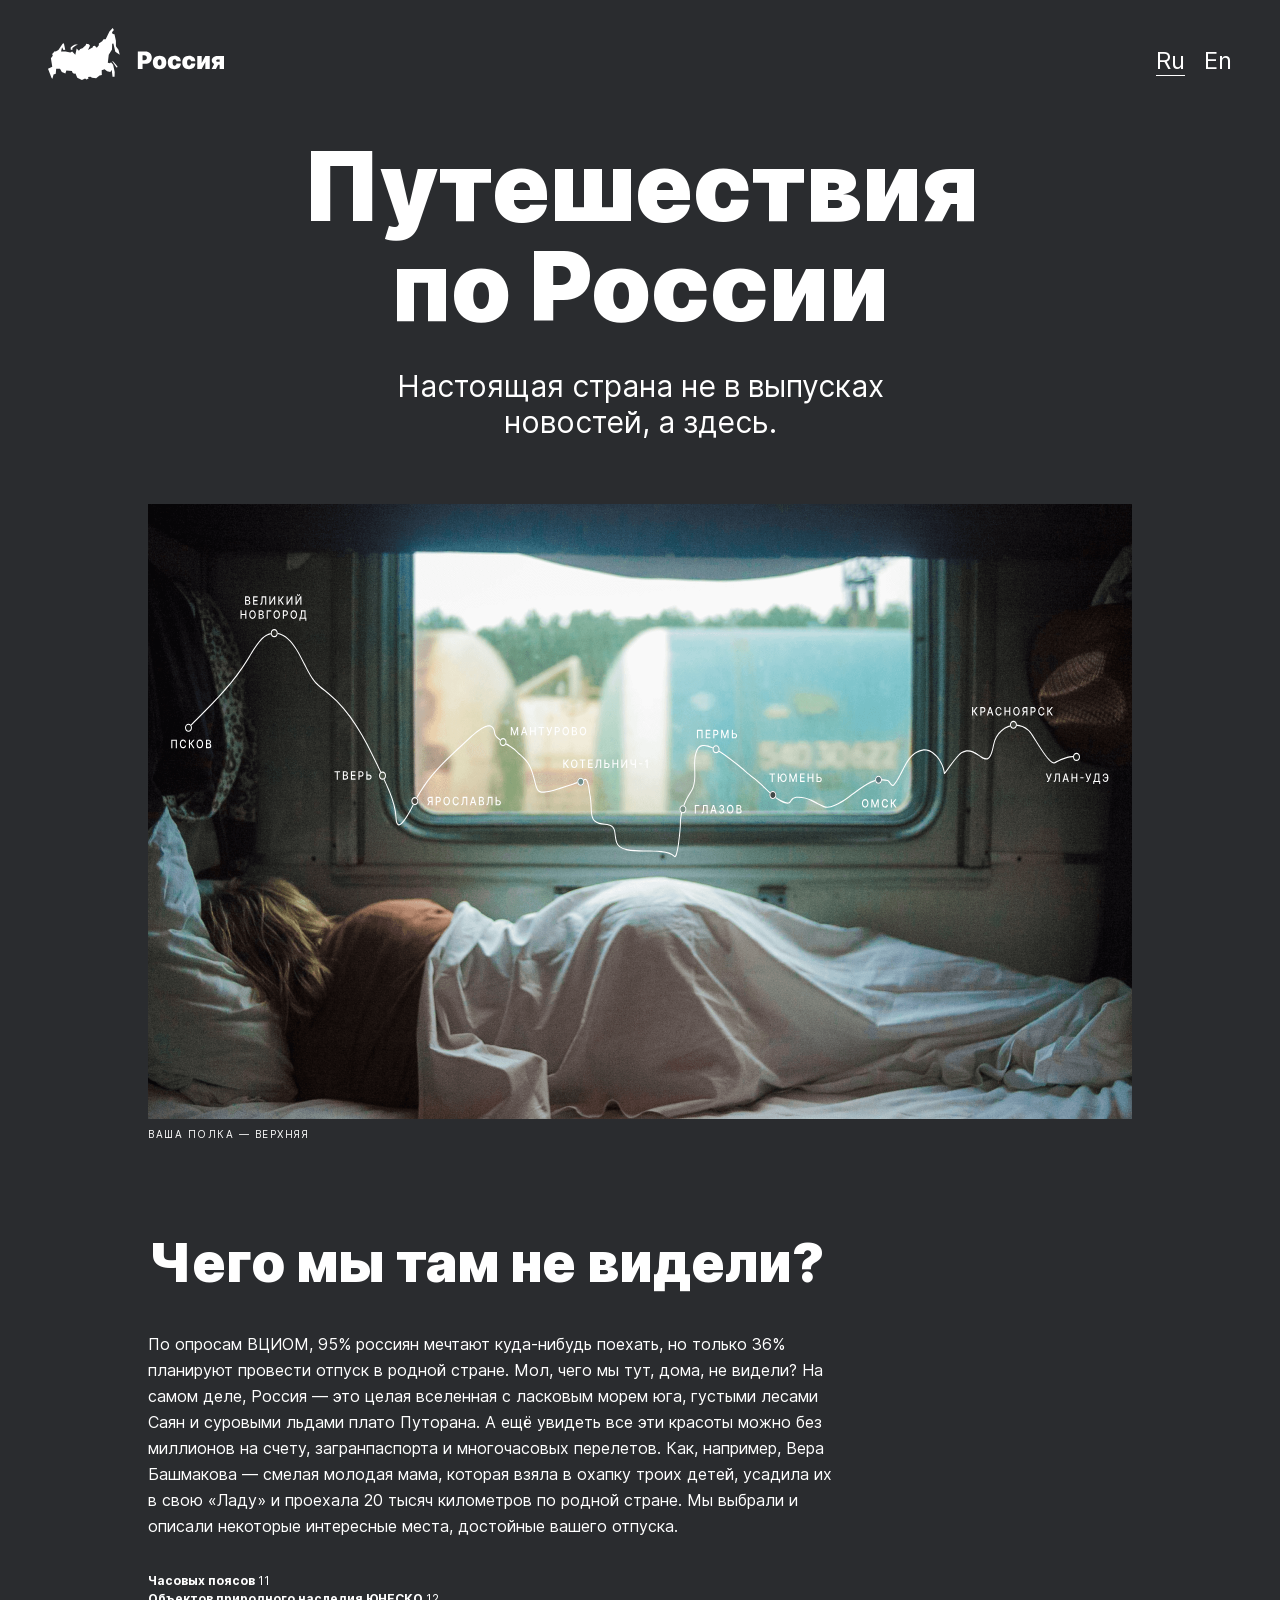
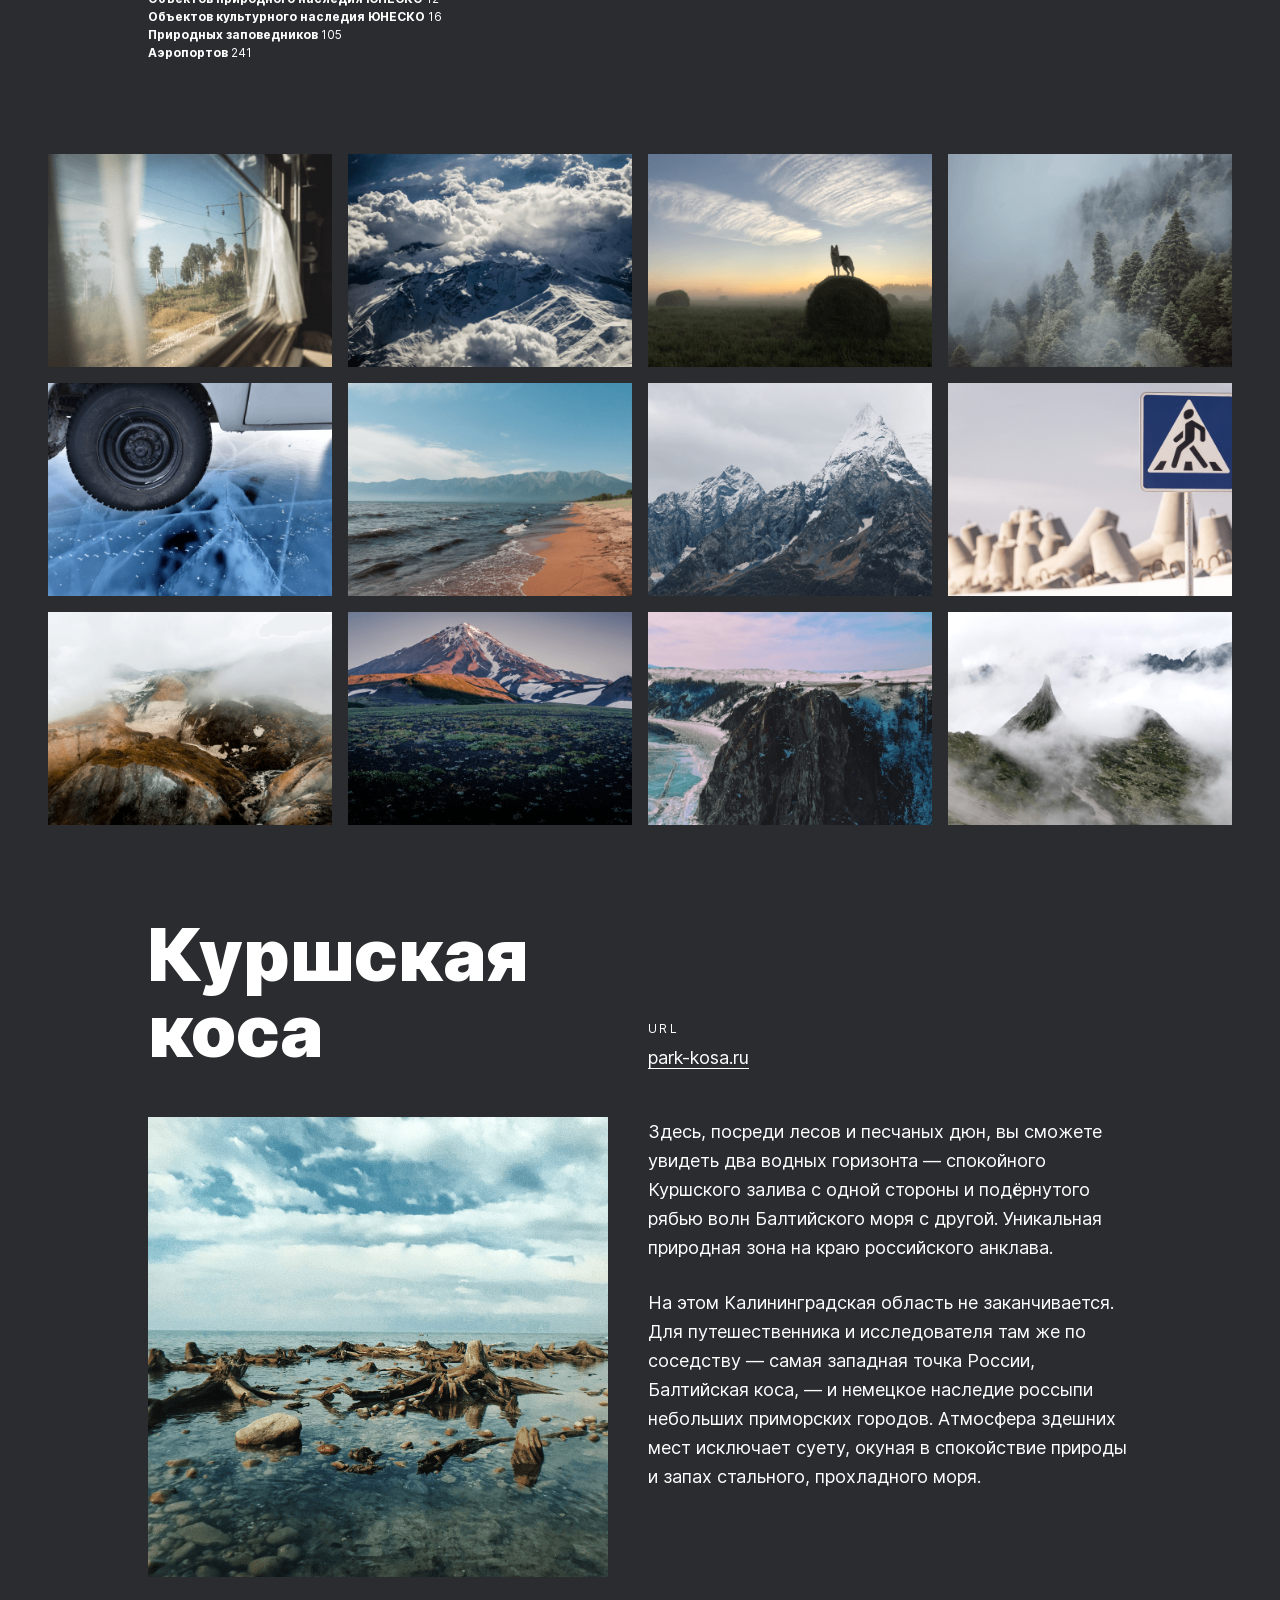
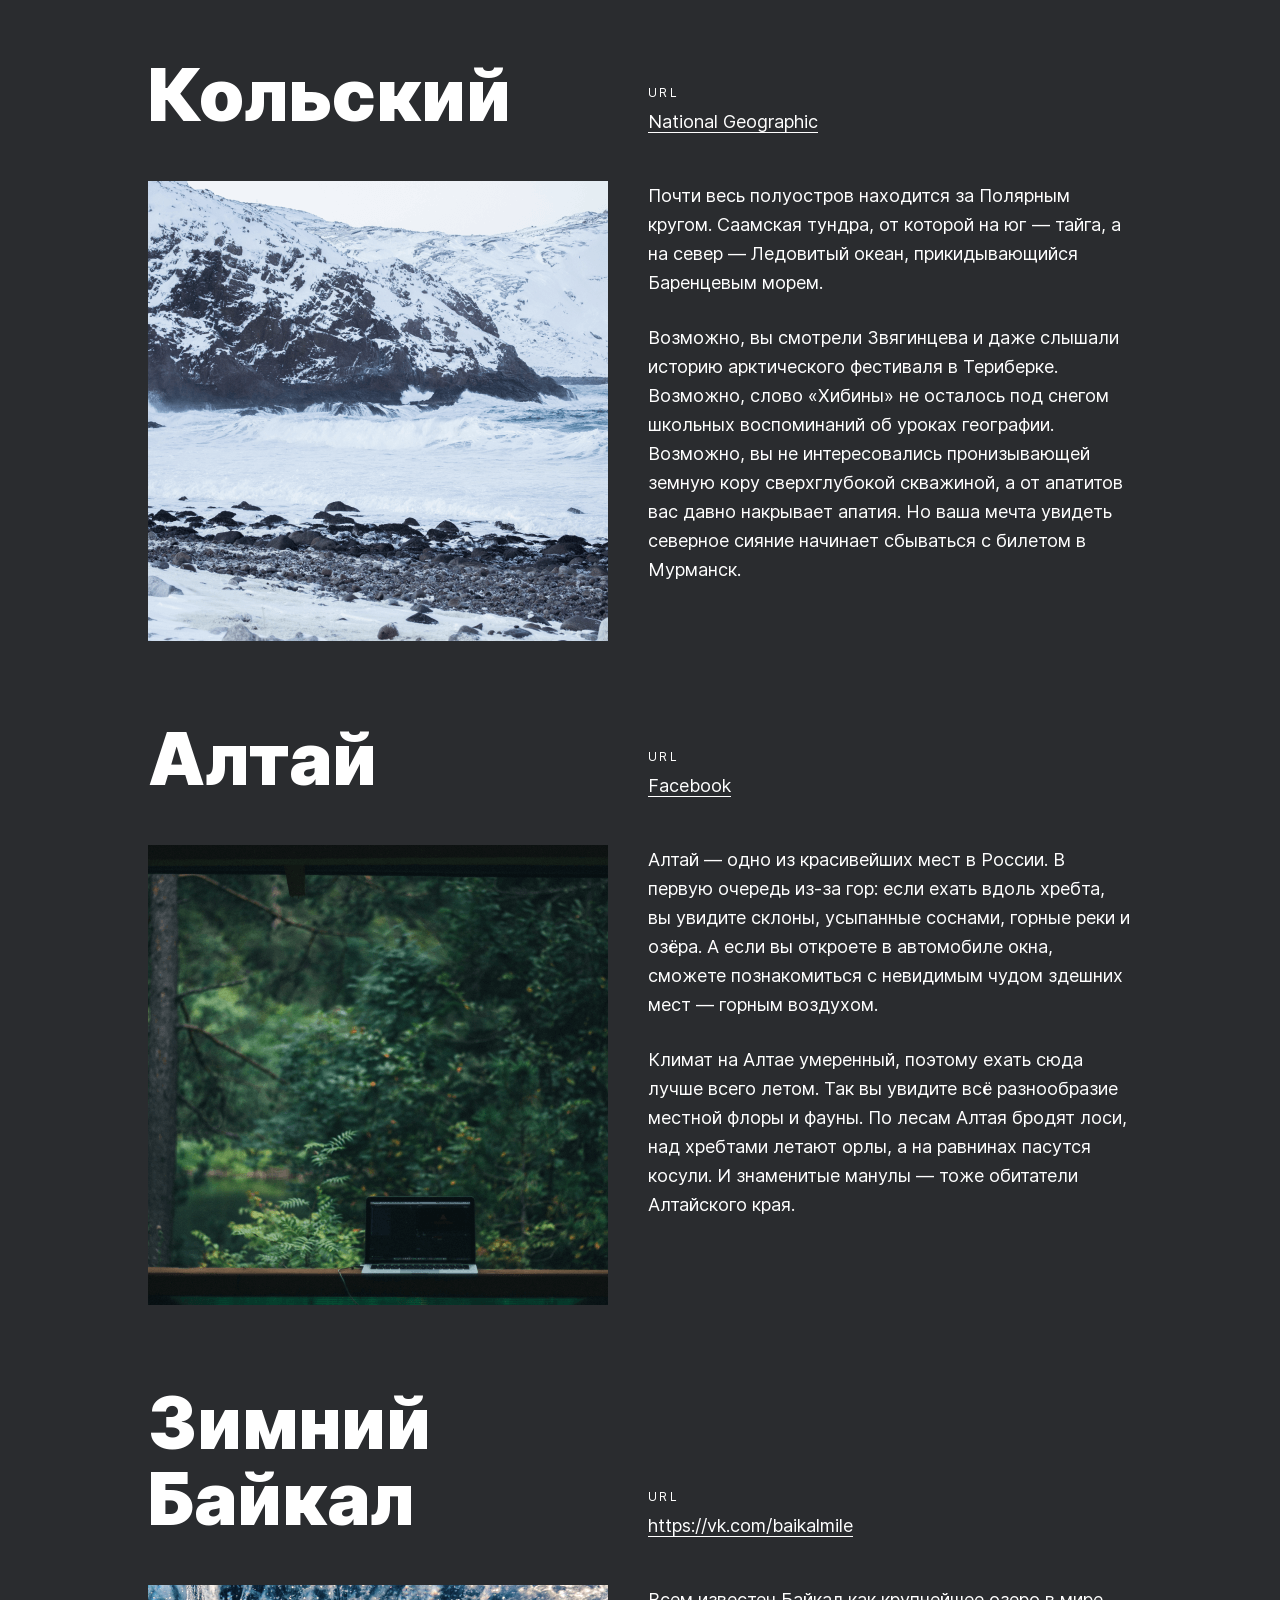
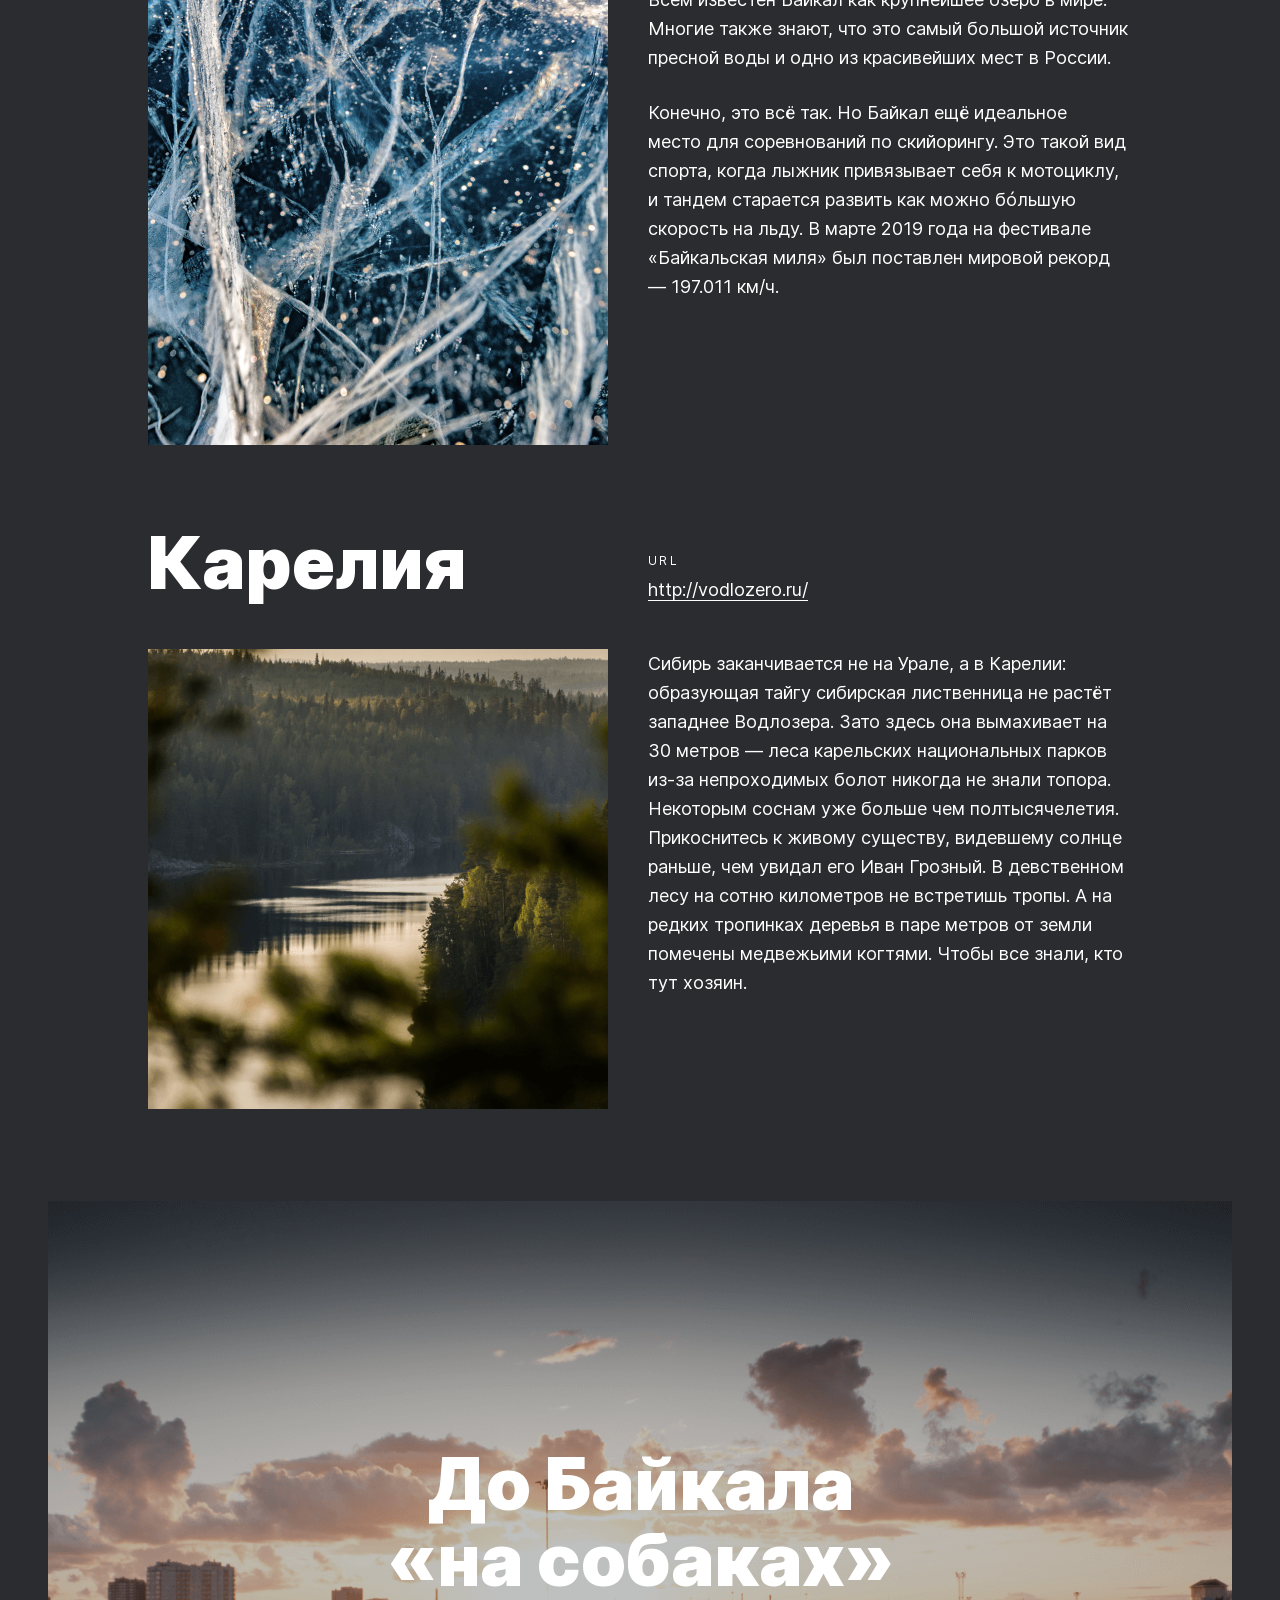
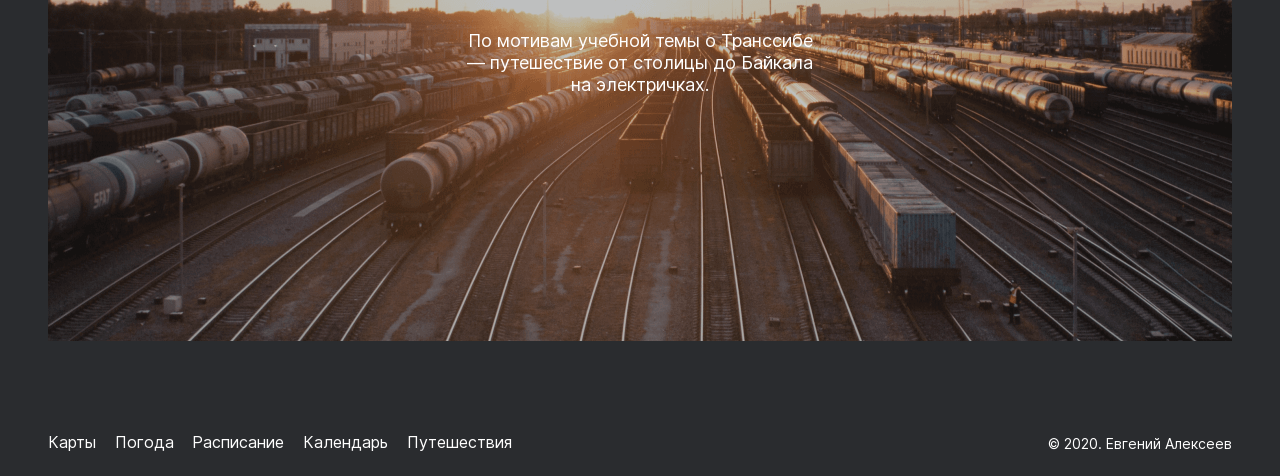
==== index.html @ ce445355 "first check commit" ====
<!DOCTYPE html>
<html lang="ru">
	<head>
    	<meta charset="UTF-8">
		<meta name="viewport" content="width=device-width, initial-scale=1.0">
		<meta name="author" content="Евгений Алексеев">
		<link rel="stylesheet" href="./pages/index.css">
		<link href="./images/favicon.png" rel="shortcut icon" type="image/x-icon">
 		<title>Путешествия по России</title>
	</head>
	<body class="page">
	<header class="header">
		<img class="header__logo" src="./images/header__logo.svg" alt="Россия-лого">
		<ul class="header__lang-list">
			<li class="header__lang-item"><a href="" class="header__lang-link header__lang-link_status_active" target="_blank" title="Переключить на Русский язык">Ru</a></li>
			<li class="header__lang-item"><a href="" class="header__lang-link" target="_blank" title="Switch to English version">En</a></li>
		</ul>
	</header>
	<main class="content">
		<section class="lead">
			<h1 class="lead__title">Путешествия по России</h1>
			<p class="lead__subtitle">Настоящая страна не в выпусках новостей, а здесь.</p>
			<figure class="lead__image">
				<img class="lead__main-image" src="./images/lead__main-image.png" alt="девушка на нижней полке плацкарта">
				<img class="lead__way-image" src="./images/lead__way-image.svg" alt="маршрут от пскова до улан-уде">
				<figcaption class="lead__caption">ваша полка — верхняя</figcaption>
			</figure>
		</section>
		<section class="intro">
			<h2 class="intro__title">Чего мы там не&nbsp;видели?</h2>
			<!-- можно было бы решить и без неразрывного пробела, поигравшись с шириной и падингами. но не виду в этом смысла -->
			<p class="intro__text">По опросам ВЦИОМ, 95% россиян мечтают куда-нибудь поехать, но только 36% планируют провести отпуск в родной стране. Мол, чего мы тут, дома, не видели? На самом деле, Россия — это целая вселенная с ласковым морем юга, густыми лесами Саян и суровыми льдами плато Путорана. А ещё увидеть все эти красоты можно без миллионов на счету, загранпаспорта и многочасовых перелетов. Как, например, Вера Башмакова — смелая молодая мама, которая взяла в охапку троих детей, усадила их в свою «Ладу» и проехала 20 тысяч километров по родной стране. Мы выбрали и описали некоторые интересные места, достойные вашего отпуска.</p>
			<!-- я конеяну могу подправить параграф с помощью &nbsp;, но как по мне это не нужно.  -->
			<ul class="intro__list">
				<li class="intro__list-item"><span class="intro__span-accent">Часовых поясов</span> 11</li>
				<li class="intro__list-item"><span class="intro__span-accent">Объектов природного наследия ЮНЕСКО</span> 12</li>
				<li class="intro__list-item"><span class="intro__span-accent">Объектов культурного наследия ЮНЕСКО</span> 16</li>
				<li class="intro__list-item"><span class="intro__span-accent">Природных заповедников</span> 105</li>
				<li class="intro__list-item"><span class="intro__span-accent">Аэропортов</span> 241</li>
			</ul>
		</section>
		<section class="photo-grid" aria-label="Пейзажи России">
			<img src="./images/train.png" alt="вид на море из окна поезда" class="photo-grid__item">
			<img src="./images/atharva-tulsi.png" alt="красивый вид на облака в горах" class="photo-grid__item">
			<img src="./images/tuman.png" alt="поле, сено закат туман" class="photo-grid__item">
			<img src="./images/sochi.png" alt="туман и лес. вид сверху" class="photo-grid__item">
			<img src="./images/arisa.png" alt="машина на трескающемся льду" class="photo-grid__item">
			<img src="./images/baikal.png" alt="берег байкала" class="photo-grid__item">
			<img src="./images/elbrus.png" alt="гора Эльбрус" class="photo-grid__item">
			<img src="./images/kondratiev.png" alt="знак пешеходного перехода" class="photo-grid__item">
			<img src="./images/kamchatka-1.png" alt="горы камчатки и туман" class="photo-grid__item">
			<img src="./images/kamchatka-2.png" alt="вулкан крестовский на камчатке" class="photo-grid__item">
			<img src="./images/baikal-2.png" alt="скала и Байкал зимой" class="photo-grid__item">
			<img src="./images/ergaki.png" alt="горный хребет в" class="photo-grid__item">
		</section>
		<section class="places" aria-label="Красивые места, национальные парки и заповедники">
			<article class="place">
				<h2 class="place__title">Куршская коса</h2>
				<div class="place__website">
					<h3 class="place__url-heading">URL</h3>
					<a href="http://park-kosa.ru" class="place__link" target="_blank">park-kosa.ru</a>
				</div>
				<img src="./images/kurshskaja-kosa.png" alt="торчащие из воды камни и красивое небо" class="place__image">
				<div class="place__main-text">
					<p class="place__paragraph">Здесь, посреди лесов и песчаных дюн, вы сможете увидеть два водных горизонта — спокойного Куршского залива с одной стороны и подёрнутого рябью волн Балтийского моря с другой. Уникальная природная зона на краю российского анклава.</p>
					<p class="place__paragraph">На этом Калининградская область не заканчивается. Для&nbsp;путешественника и исследователя там же по соседству — самая западная точка России, Балтийская коса, — и немецкое наследие россыпи небольших приморских городов. Атмосфера здешних мест исключает суету, окуная в спокойствие природы и запах стального, прохладного моря.</p>
				</div>
			</article>
			<article class="place">
				<h2 class="place__title">Кольский</h2>
				<div class="place__website">
					<h3 class="place__url-heading">URL</h3>
					<a href="https://yourshot.nationalgeographic.com/photos/?keywords=kolskiy" class="place__link" target="_blank">National Geographic</a>
				</div>
				<img src="./images/kolski.png" alt="заснеженные горы" class="place__image">
				<div class="place__main-text">
					<p class="place__paragraph">Почти весь полуостров находится за Полярным кругом. Саамская тундра, от которой на юг —
					тайга, а на север — Ледовитый океан, прикидывающийся Баренцевым морем.</p>
					<p class="place__paragraph">Возможно, вы смотрели Звягинцева и даже слышали историю арктического фестиваля в Териберке. Возможно, слово «Хибины» не осталось под снегом школьных воспоминаний об уроках географии. Возможно, вы не интересовались пронизывающей земную кору сверхглубокой скважиной, а от апатитов вас давно накрывает апатия. Но ваша мечта увидеть северное сияние начинает сбываться с билетом
					в Мурманск.</p>
				</div>
			</article>
			<article class="place">
				<h2 class="place__title">Алтай</h2>
				<div class="place__website">
					<h3 class="place__url-heading">URL</h3>
					<a href="https://www.facebook.com/vera.bashmakova/posts/10156011613718822" class="place__link" target="_blank">Facebook</a>
				</div>
				<img src="./images/altai.png" alt="ноутбук на веранде на фоне леса" class="place__image">
				<div class="place__main-text">
					<p class="place__paragraph">Алтай — одно из красивейших мест в России.
					В первую очередь из-за гор: если ехать вдоль хребта, вы увидите склоны, усыпанные соснами, горные реки и озёра. А если вы откроете в автомобиле окна, сможете познакомиться с невидимым чудом здешних мест — горным воздухом.</p>
					<p class="place__paragraph">Климат на Алтае умеренный, поэтому ехать сюда лучше всего летом. Так вы увидите всё разнообразие местной флоры и фауны. По лесам Алтая бродят лоси, над хребтами летают орлы, а на равнинах пасутся косули. И знаменитые манулы — тоже обитатели Алтайского края.</p>
				</div>
			</article>
			<article class="place">
				<h2 class="place__title">Зимний Байкал</h2>
				<div class="place__website">
					<h3 class="place__url-heading">URL</h3>
					<a href="https://vk.com/baikalmile" class="place__link" target="_blank">https://vk.com/baikalmile</a>
				</div>
				<img src="./images/winter-baikal.png" alt="узоры на поверхности льда Байкала" class="place__image">
				<div class="place__main-text">
					<p class="place__paragraph">Всем известен Байкал как крупнейшее озеро
					в мире. Многие также знают, что это самый большой источник пресной воды и одно из красивейших мест в России.</p>
					<p class="place__paragraph">Конечно, это всё так. Но Байкал ещё идеальное место&nbsp;для соревнований по скийорингу. Это такой вид спорта, когда лыжник привязывает себя
					к мотоциклу, и тандем старается развить как можно бóльшую скорость на льду. В марте 2019 года на фестивале «Байкальская миля» был поставлен мировой рекорд — 197.011 км/ч.</p>
				</div>
			</article>
			<article class="place">
				<h2 class="place__title">Карелия</h2>
				<div class="place__website">
					<h3 class="place__url-heading">URL</h3>
					<a href="http://vodlozero.ru/" class="place__link" target="_blank">http://vodlozero.ru/</a>
				</div>
				<img src="./images/karelia.png" alt="зеленые деревья на берегу реки" class="place__image">
				<div class="place__main-text">
					<p class="place__paragraph">Сибирь заканчивается не на Урале, а в Карелии: образующая тайгу сибирская лиственница не растёт западнее Водлозера. Зато здесь она вымахивает на 30 метров — леса карельских национальных парков из-за непроходимых болот никогда не знали топора. Некоторым соснам уже больше чем полтысячелетия. Прикоснитесь к живому существу, видевшему солнце раньше, чем увидал его Иван Грозный.
					В девственном лесу на сотню километров не встретишь тропы. А на редких тропинках деревья
					в паре метров от земли помечены медвежьими когтями. Чтобы все знали, кто тут хозяин.</p>
				</div>
			</article>
			<!-- испозвал в параграфах &nbsp; токо для того чтобы быть максимально близко к макету, я пониаю что если заменят текст то всё они пропадут, я конечно проверил как они (&nbsз) повлияли на другме разрешения, не критично, лишных смещений нет -->
		</section>
		<section class="cover">
			<a target="_blank" href="https://stampsy.com/na-elektrichkakh-do-baikala" title="До Байкала на собаках" class="cover__link">
				<div class="cover__content">
					<h2 class="cover__title">До Байкала «на&nbsp;собаках»</h2>
					<p class="cover__subtitle">По мотивам учебной темы о&nbsp;Транссибе — путешествие от столицы до Байкала на электричках.</p>
				</div>
			</a>
			</section>
	</main>
	<footer class="footer">
		<nav>
			<ul class="footer__list">
				<li class="footer__list-item"><a href="https://yandex.ru/maps" class="footer__link" target="_blank">Карты</a></li>
				<li class="footer__list-item"><a href="https://yandex.ru/pogoda" class="footer__link" target="_blank">Погода</a></li>
				<li class="footer__list-item"><a href="https://rasp.yandex.ru" class="footer__link" target="_blank">Расписание</a></li>
				<li class="footer__list-item"><a href="https://calendar.yandex.ru" class="footer__link" target="_blank">Календарь</a></li>
				<li class="footer__list-item"><a href="https://travel.yandex.ru" class="footer__link" target="_blank">Путешествия</a></li>
			</ul>
		</nav>
		<p class="footer__copyright">&copy; 2020. Евгений Алексеев</p>
	</footer>
</body>
</html>
---- pages/index.css ----
/* root */
@import url("../vendor/normalize.css");
@import url("../blocks/page/page.css");
@import url("../vendor/fonts.css");
/* header */
@import url("../blocks/header/header.css");
@import url("../blocks/header/__logo/header__logo.css");
@import url("../blocks/header/__lang-list/header__lang-list.css");
@import url("../blocks/header/__lang-item/header__lang-item.css");
@import url("../blocks/header/__lang-link/header__lang-link.css");
@import url("../blocks/header/__lang-link/_status/header__lang-link_status_active.css");
/* lead */
@import url("../blocks/lead/lead.css");
@import url("../blocks/lead/__title/lead__title.css");
@import url("../blocks/lead/__subtitle/lead__subtitle.css");
@import url("../blocks/lead/__image/lead__image.css");
@import url("../blocks/lead/__main-image/lead__main-image.css");
@import url("../blocks/lead/__way-image/lead__way-image.css");
@import url("../blocks/lead/__caption/lead__caption.css");
/* intro */
@import url("../blocks/intro/intro.css");
@import url("../blocks/intro/__title/intro__title.css");
@import url("../blocks/intro/__text/intro__text.css");
@import url("../blocks/intro/__span-accent/intro__span-accent.css");
@import url("../blocks/intro/__list/intro__list.css");
/* photo-grid */
@import url("../blocks/photo-grid/photo-grid.css");
@import url("../blocks/photo-grid/__item/photo-grid__item.css");
/* places */
@import url("../blocks/places/places.css");
@import url("../blocks/place/place.css");
@import url("../blocks/place/__title/place__title.css");
@import url("../blocks/place/__website/place__website.css");
@import url("../blocks/place/__url-heading/place__url-heading.css");
@import url("../blocks/place/__link/place__link.css");
@import url("../blocks/place/__image/place__image.css");
@import url("../blocks/place/__main-text/place__main-text.css");
@import url("../blocks/place/__paragraph/place__paragraph.css");
/* cover */
@import url("../blocks/cover/cover.css");
@import url("../blocks/cover/__link/cover__link.css");
@import url("../blocks/cover/__content/cover__content.css");
@import url("../blocks/cover/__title/cover__title.css");
@import url("../blocks/cover/__subtitle/cover__subtitle.css");
/* footer */
@import url("../blocks/footer/footer.css");
@import url("../blocks/footer/__list/footer__list.css");
@import url("../blocks/footer/__list-item/footer__list-item.css");
@import url("../blocks/footer/__link/footer__link.css");
@import url("../blocks/footer/__copyright/footer__copyright.css");
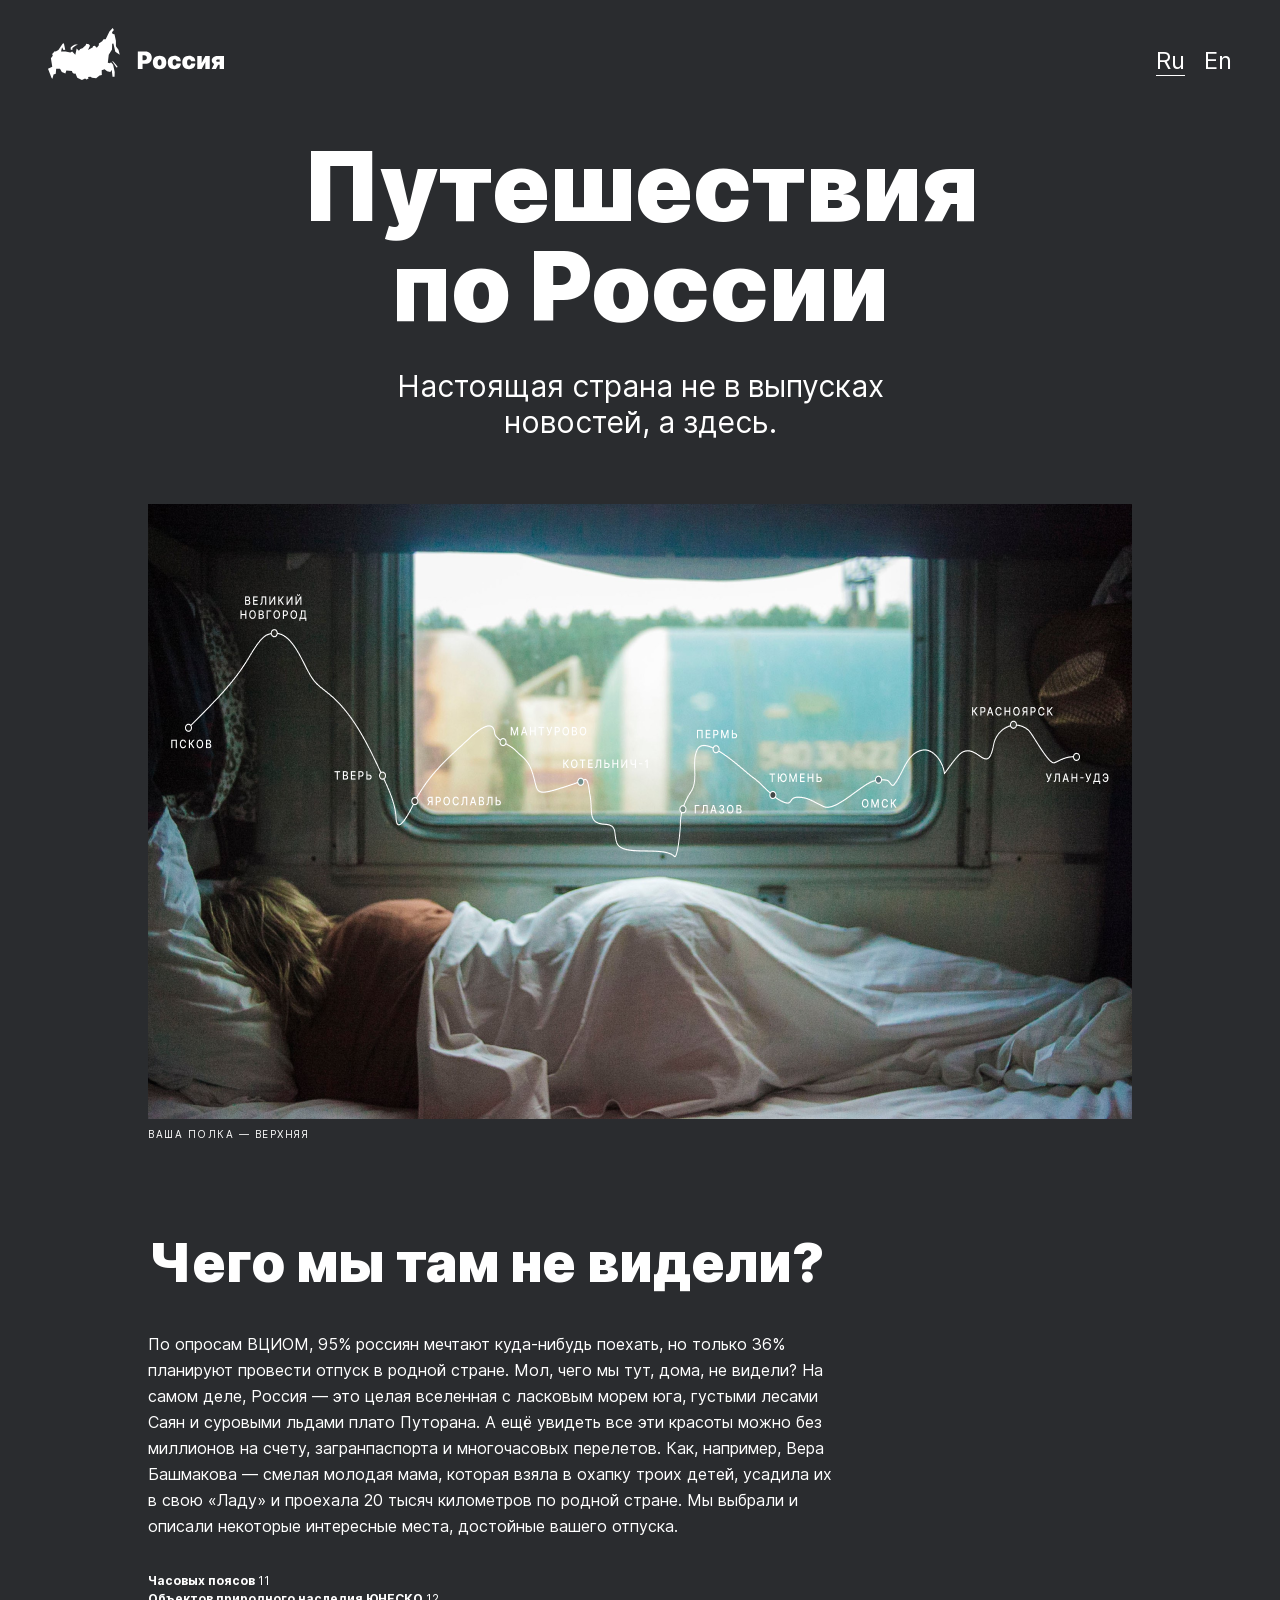
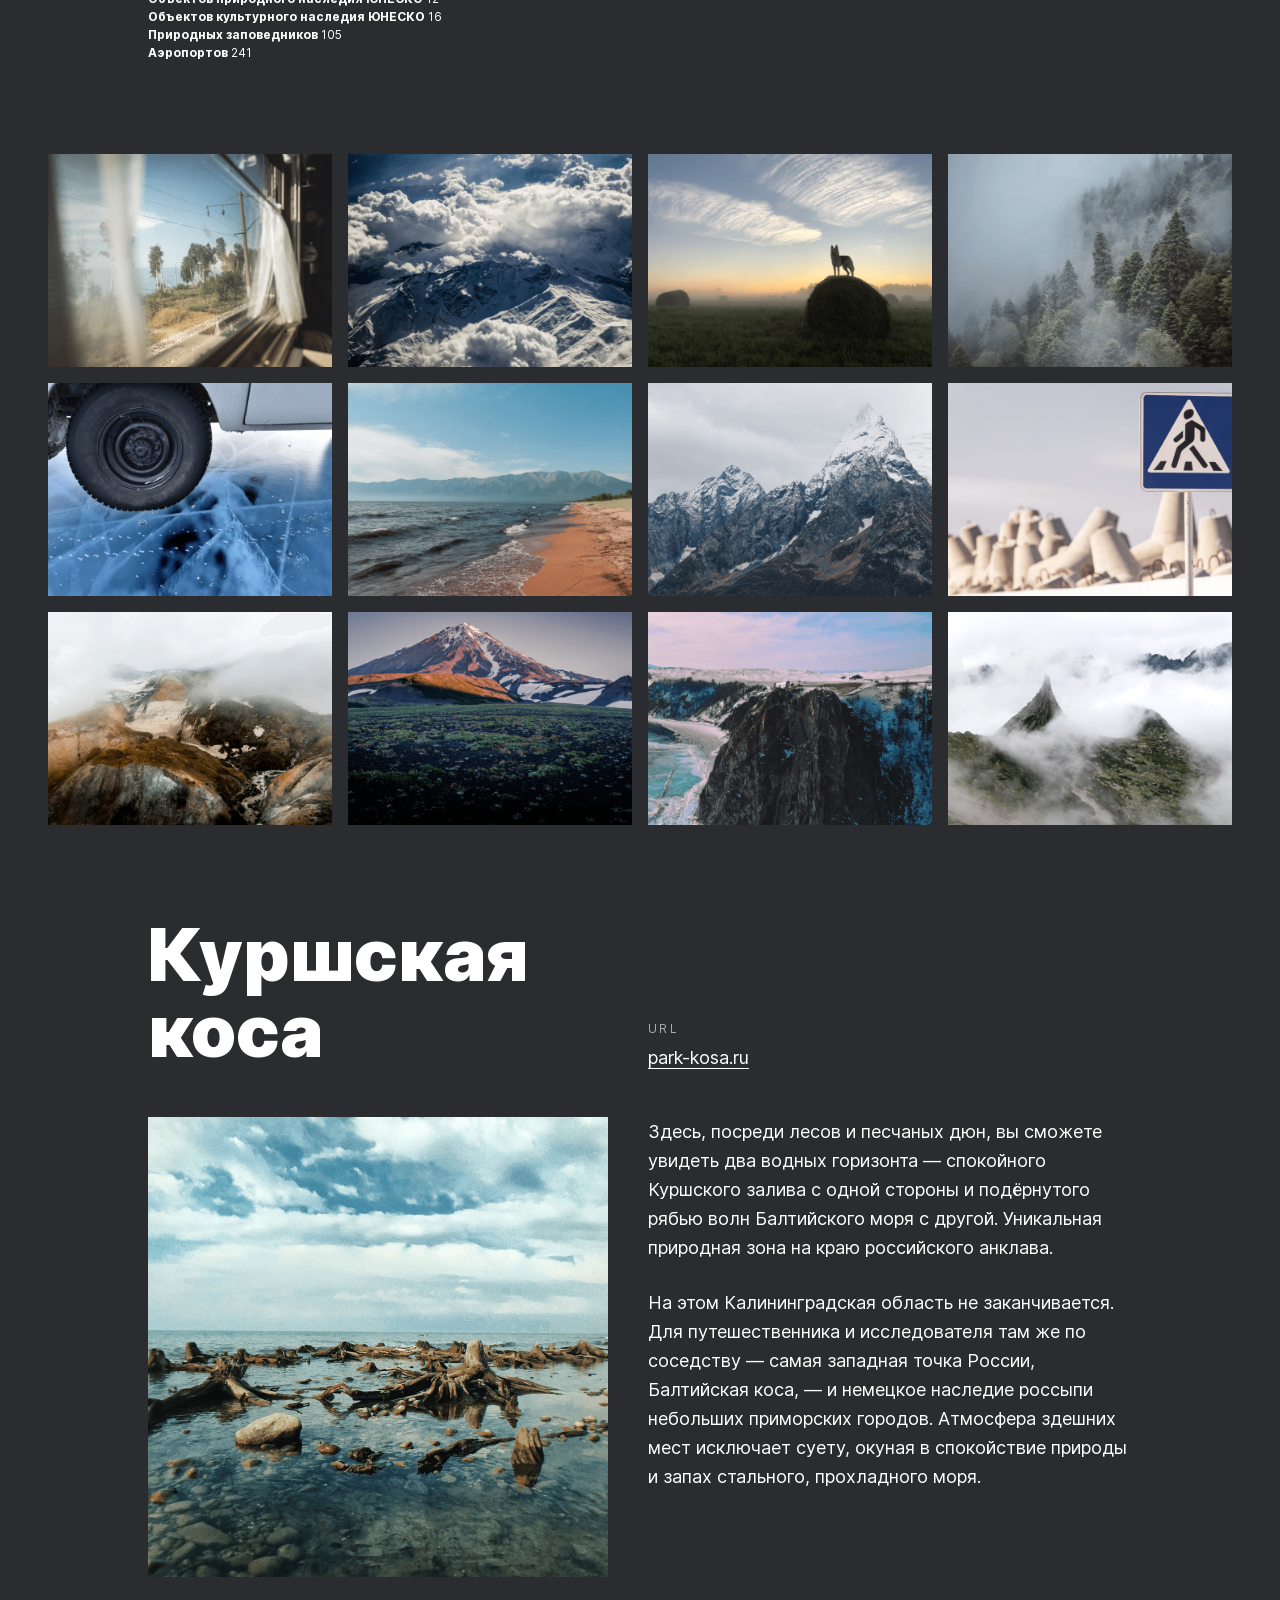
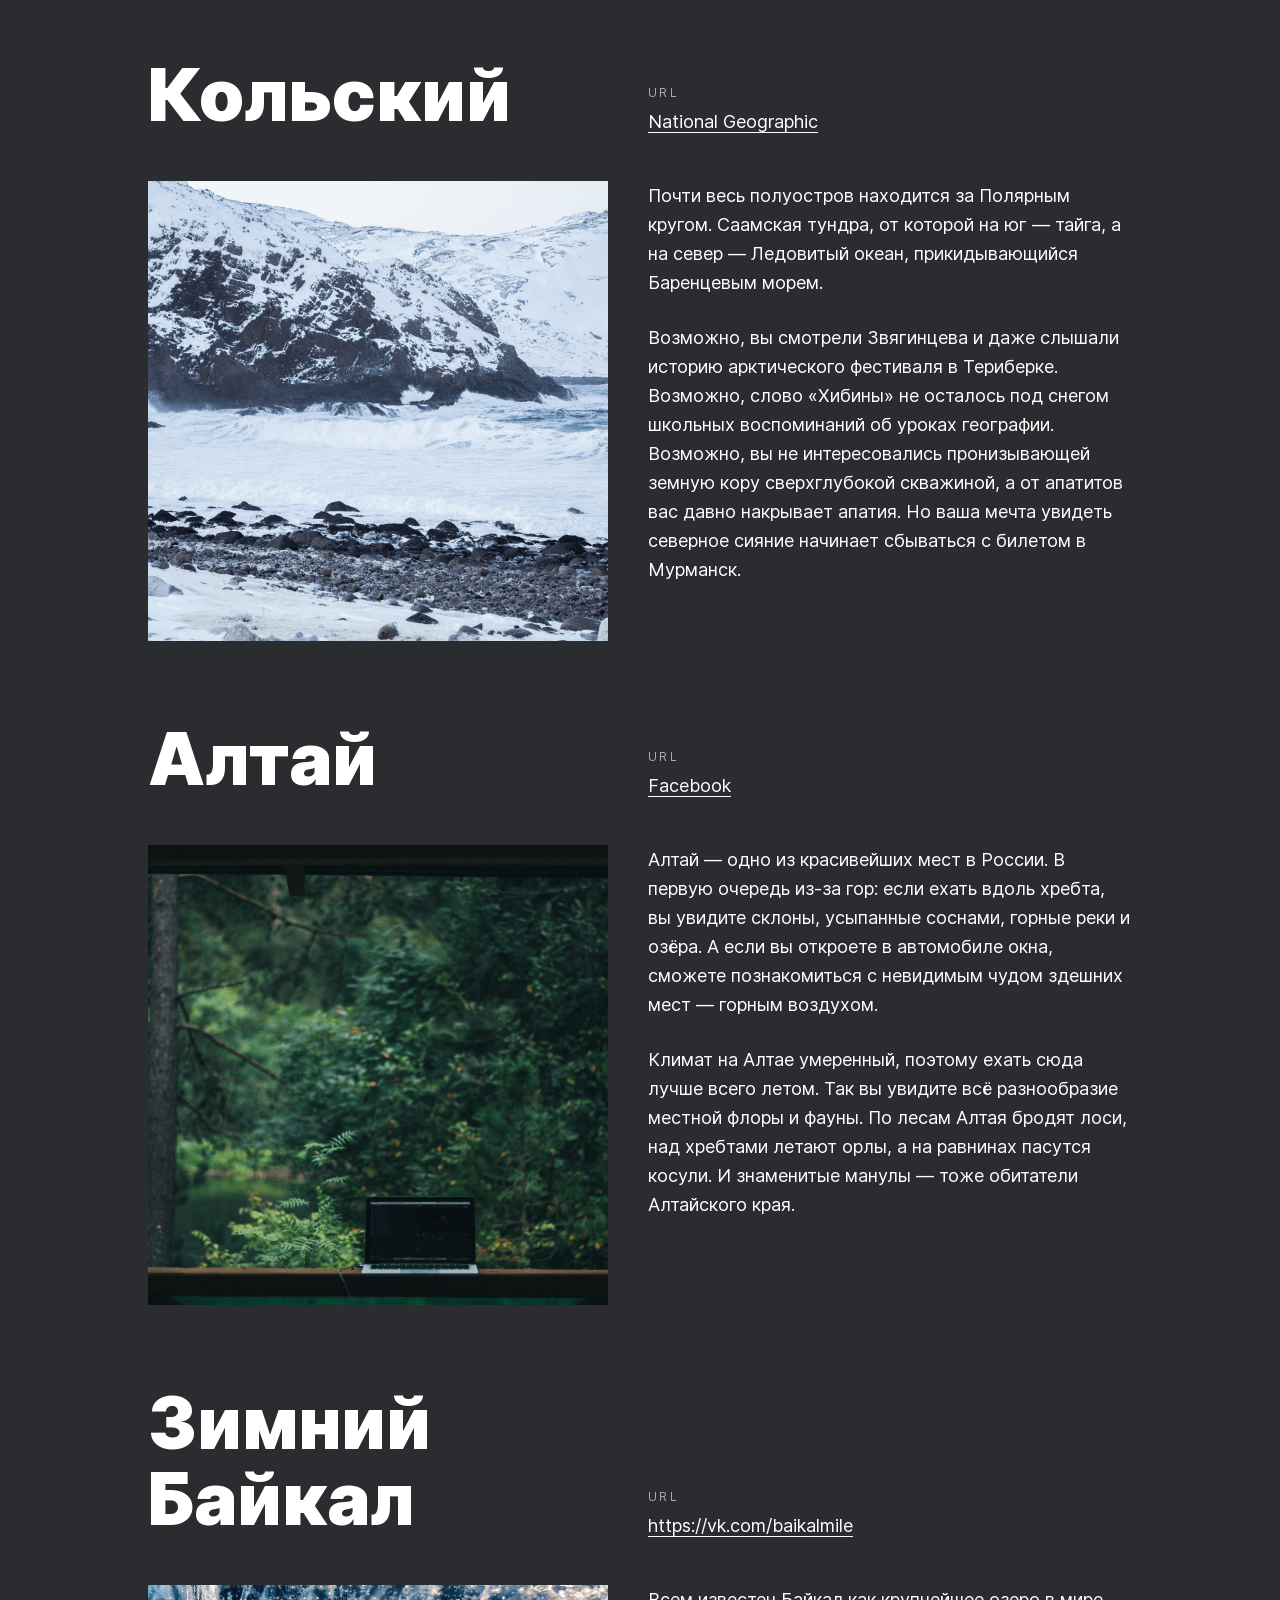
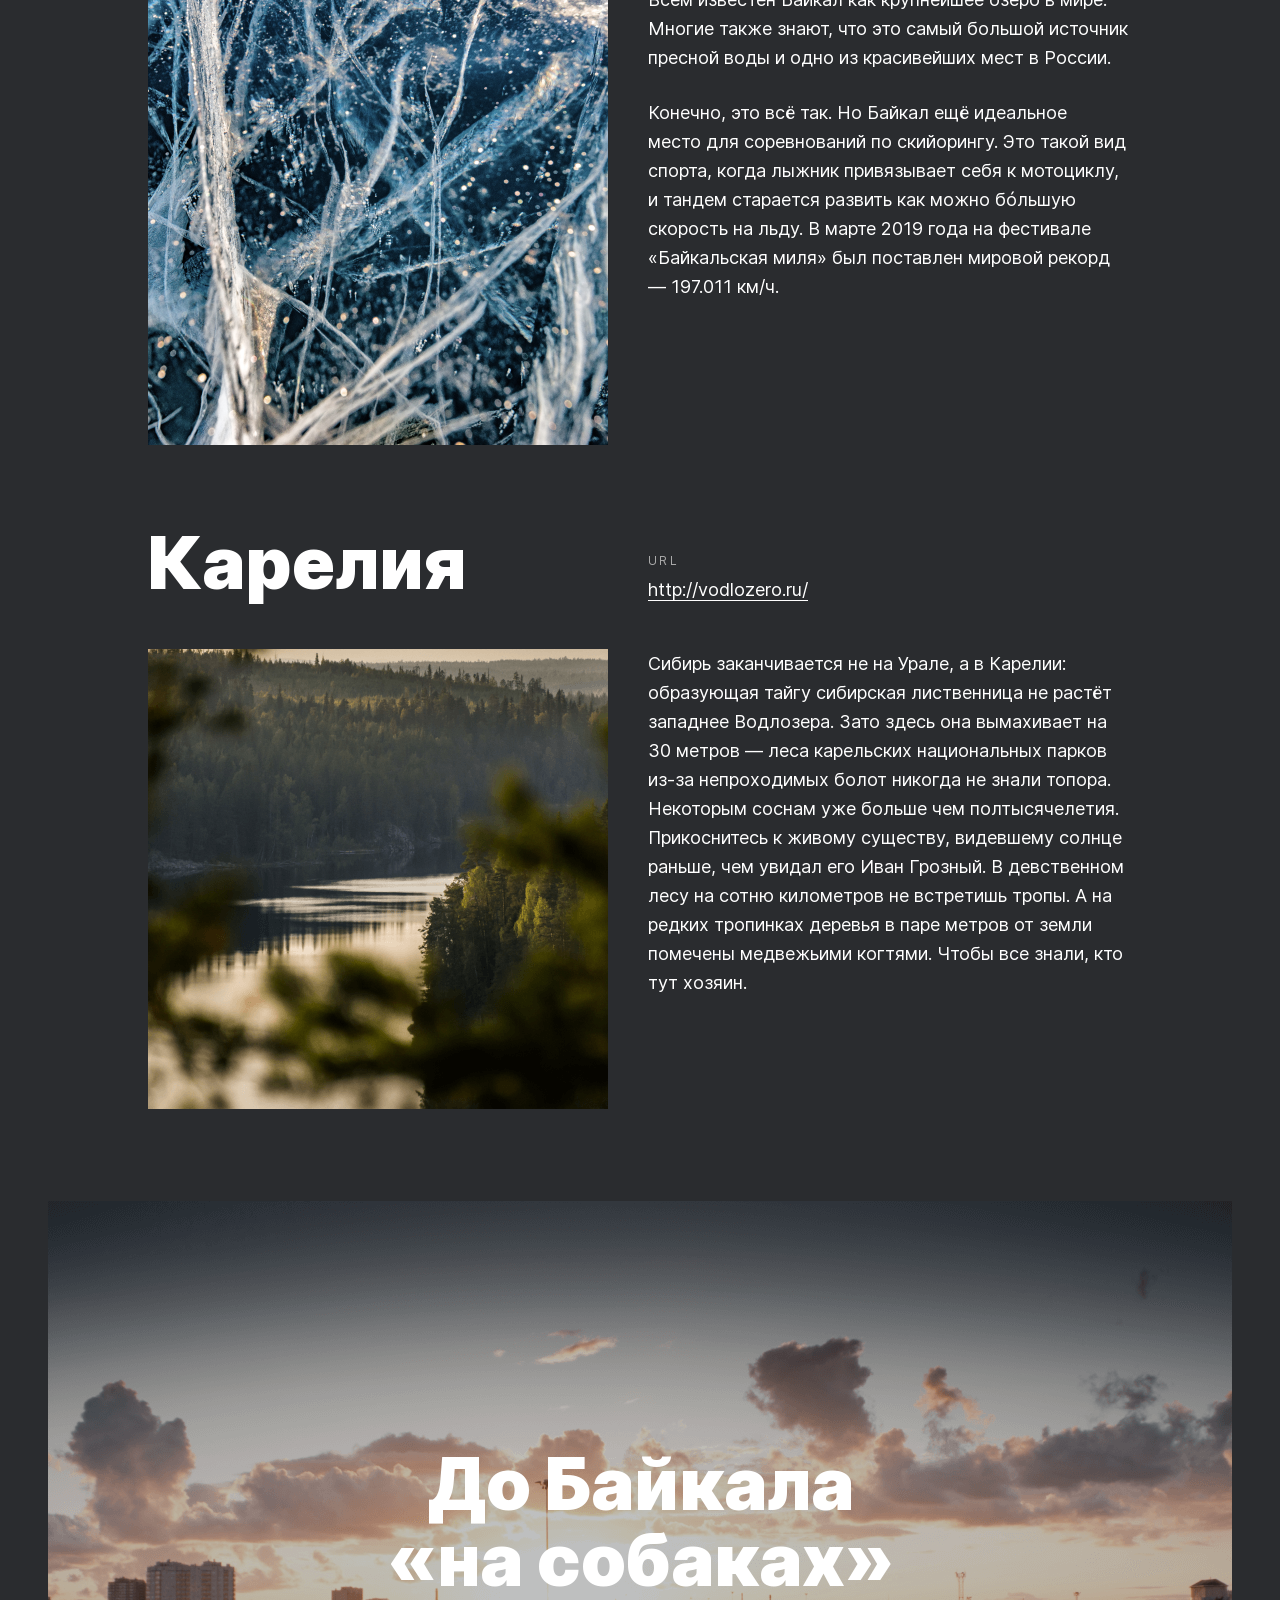
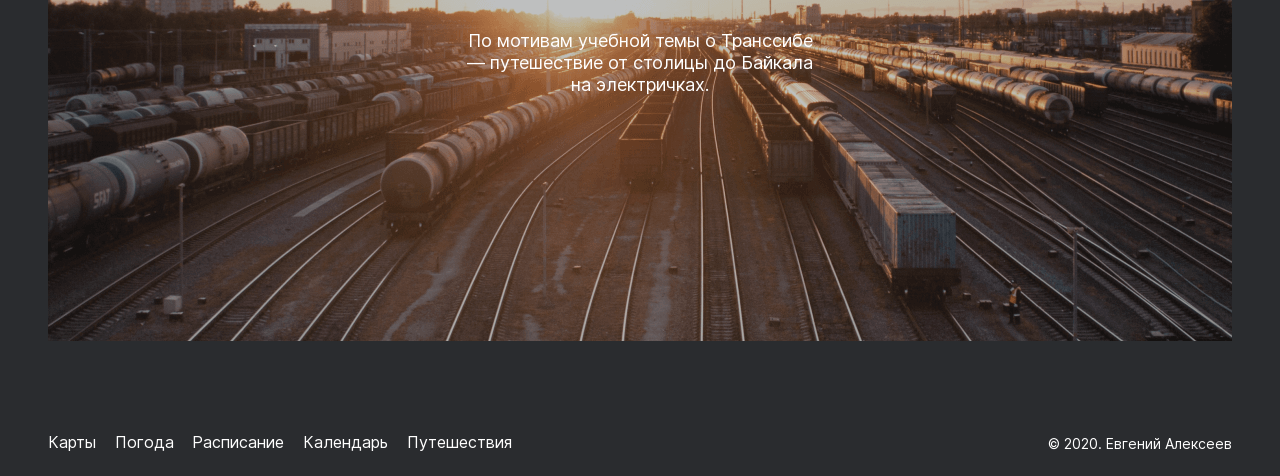
==== commit 8e8b6fd9: "2nd check commit" ====
--- a/index.html
+++ b/index.html
@@ -4,25 +4,25 @@
     	<meta charset="UTF-8">
 		<meta name="viewport" content="width=device-width, initial-scale=1.0">
 		<meta name="author" content="Евгений Алексеев">
-		<link rel="stylesheet" href="./pages/index.css">
+		<link rel="stylesheet" href="./pages/index.css" type="text/css">
 		<link href="./images/favicon.png" rel="shortcut icon" type="image/x-icon">
+		<meta name="author" content="Евгений Алексеев">
  		<title>Путешествия по России</title>
 	</head>
 	<body class="page">
 	<header class="header">
 		<img class="header__logo" src="./images/header__logo.svg" alt="Россия-лого">
 		<ul class="header__lang-list">
-			<li class="header__lang-item"><a href="" class="header__lang-link header__lang-link_status_active" target="_blank" title="Переключить на Русский язык">Ru</a></li>
-			<li class="header__lang-item"><a href="" class="header__lang-link" target="_blank" title="Switch to English version">En</a></li>
+			<li class="header__lang-item"><a href="#" class="header__lang-link header__lang-link_status_active" target="_blank" title="Переключить на Русский язык">Ru</a></li>
+			<li class="header__lang-item"><a href="#" class="header__lang-link" target="_blank" title="Switch to English version">En</a></li>
 		</ul>
 	</header>
 	<main class="content">
 		<section class="lead">
 			<h1 class="lead__title">Путешествия по России</h1>
 			<p class="lead__subtitle">Настоящая страна не в выпусках новостей, а здесь.</p>
-			<figure class="lead__image">
-				<img class="lead__main-image" src="./images/lead__main-image.png" alt="девушка на нижней полке плацкарта">
-				<img class="lead__way-image" src="./images/lead__way-image.svg" alt="маршрут от пскова до улан-уде">
+			<figure class="lead__figure">
+				<img class="lead__image" src="./images/lead__image.png" alt="девушка на нижней полке плацкарта">
 				<figcaption class="lead__caption">ваша полка — верхняя</figcaption>
 			</figure>
 		</section>
@@ -123,13 +123,13 @@
 			<!-- испозвал в параграфах &nbsp; токо для того чтобы быть максимально близко к макету, я пониаю что если заменят текст то всё они пропадут, я конечно проверил как они (&nbsз) повлияли на другме разрешения, не критично, лишных смещений нет -->
 		</section>
 		<section class="cover">
-			<a target="_blank" href="https://stampsy.com/na-elektrichkakh-do-baikala" title="До Байкала на собаках" class="cover__link">
+			<a target="_blank" href="https://stampsy.com/na-elektrichkakh-do-baikala" title="До Байкала на собаках" class="cover__overlay">
 				<div class="cover__content">
 					<h2 class="cover__title">До Байкала «на&nbsp;собаках»</h2>
 					<p class="cover__subtitle">По мотивам учебной темы о&nbsp;Транссибе — путешествие от столицы до Байкала на электричках.</p>
 				</div>
 			</a>
-			</section>
+		</section>
 	</main>
 	<footer class="footer">
 		<nav>
--- a/pages/index.css
+++ b/pages/index.css
@@ -1,7 +1,7 @@
 /* root */
 @import url("../vendor/normalize.css");
+@import url("../vendor/fonts.css");
 @import url("../blocks/page/page.css");
-@import url("../vendor/fonts.css");
 /* header */
 @import url("../blocks/header/header.css");
 @import url("../blocks/header/__logo/header__logo.css");
@@ -13,9 +13,8 @@
 @import url("../blocks/lead/lead.css");
 @import url("../blocks/lead/__title/lead__title.css");
 @import url("../blocks/lead/__subtitle/lead__subtitle.css");
+@import url("../blocks/lead/__figure/lead__figure.css");
 @import url("../blocks/lead/__image/lead__image.css");
-@import url("../blocks/lead/__main-image/lead__main-image.css");
-@import url("../blocks/lead/__way-image/lead__way-image.css");
 @import url("../blocks/lead/__caption/lead__caption.css");
 /* intro */
 @import url("../blocks/intro/intro.css");
@@ -38,7 +37,7 @@
 @import url("../blocks/place/__paragraph/place__paragraph.css");
 /* cover */
 @import url("../blocks/cover/cover.css");
-@import url("../blocks/cover/__link/cover__link.css");
+@import url("../blocks/cover/__overlay/cover__overlay.css");
 @import url("../blocks/cover/__content/cover__content.css");
 @import url("../blocks/cover/__title/cover__title.css");
 @import url("../blocks/cover/__subtitle/cover__subtitle.css");
@@ -47,4 +46,9 @@
 @import url("../blocks/footer/__list/footer__list.css");
 @import url("../blocks/footer/__list-item/footer__list-item.css");
 @import url("../blocks/footer/__link/footer__link.css");
-@import url("../blocks/footer/__copyright/footer__copyright.css");+@import url("../blocks/footer/__copyright/footer__copyright.css");
+
+/* Исправил что понял и смог, проверял в других браузерах порблем не выявил
+Всё что "подробнее" и неже исправил 
+переименовал cover__link в cover__overlay
+и ещё несколько изменений*/
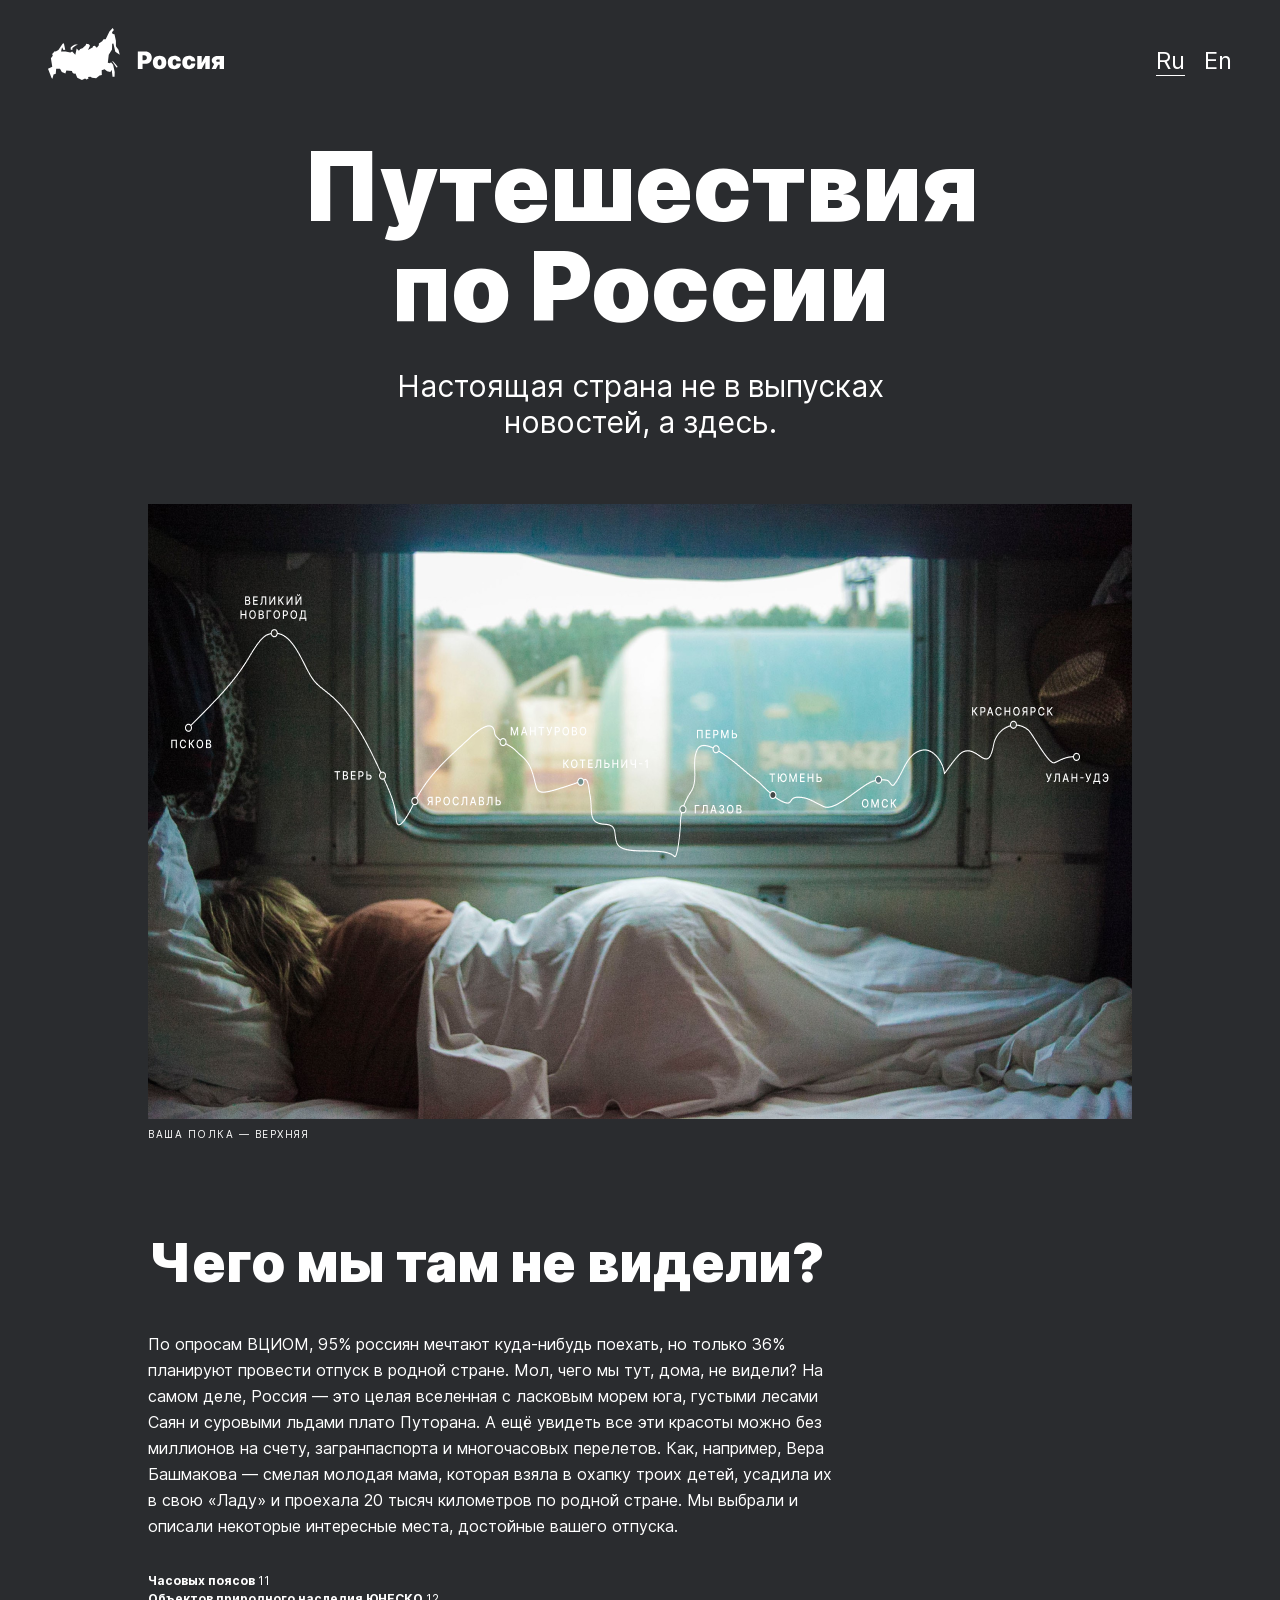
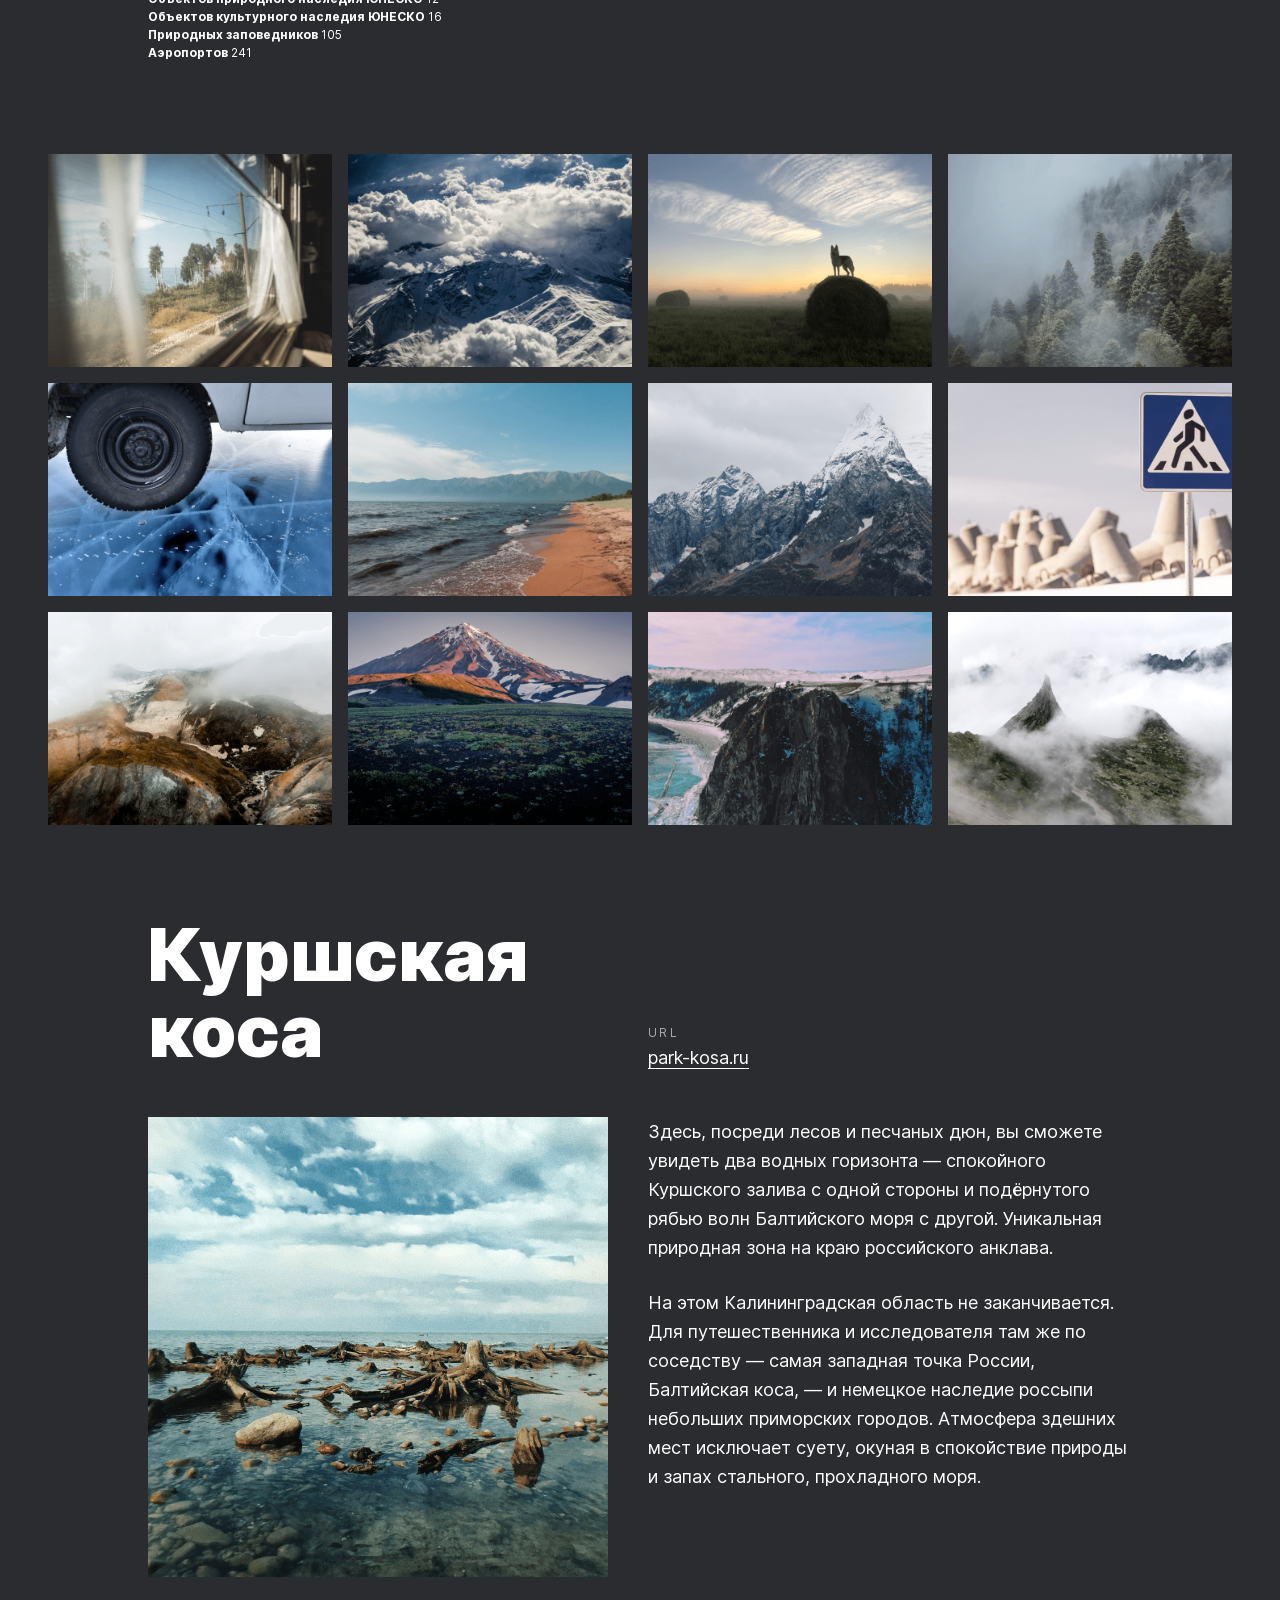
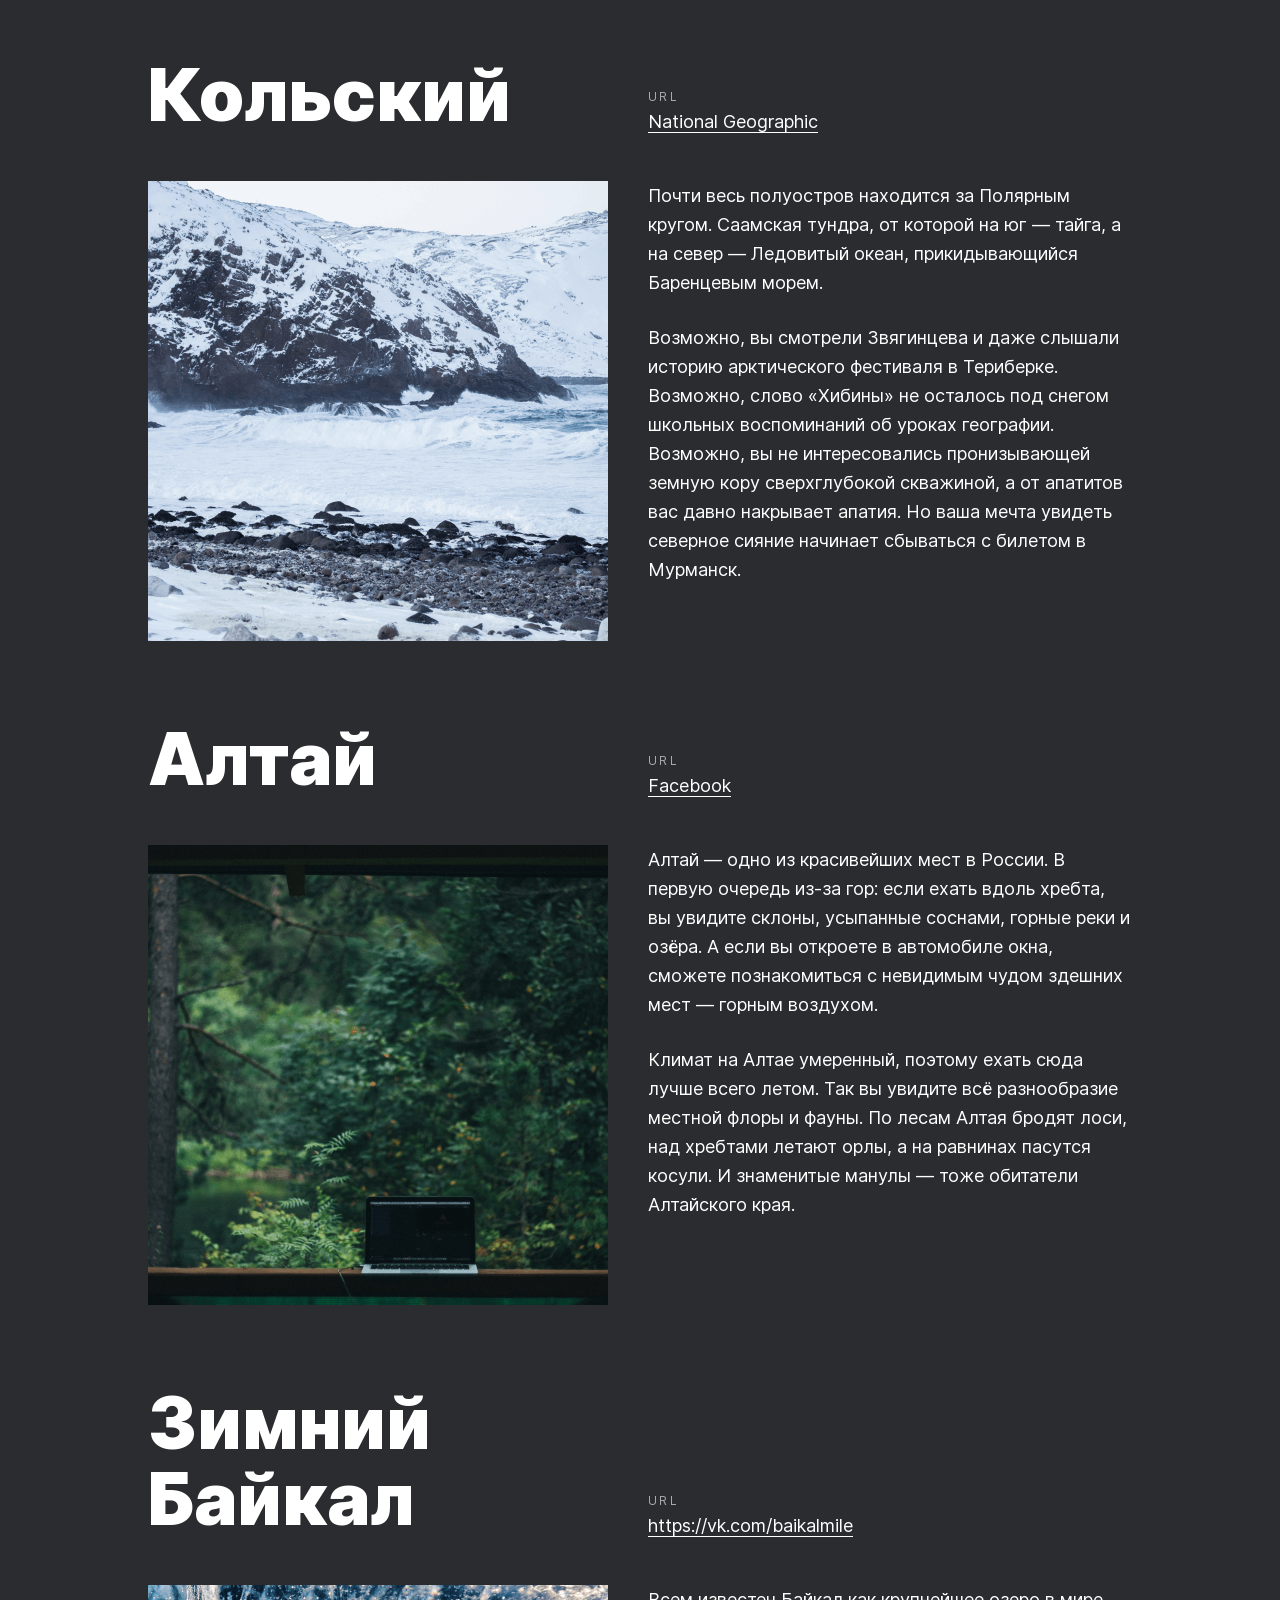
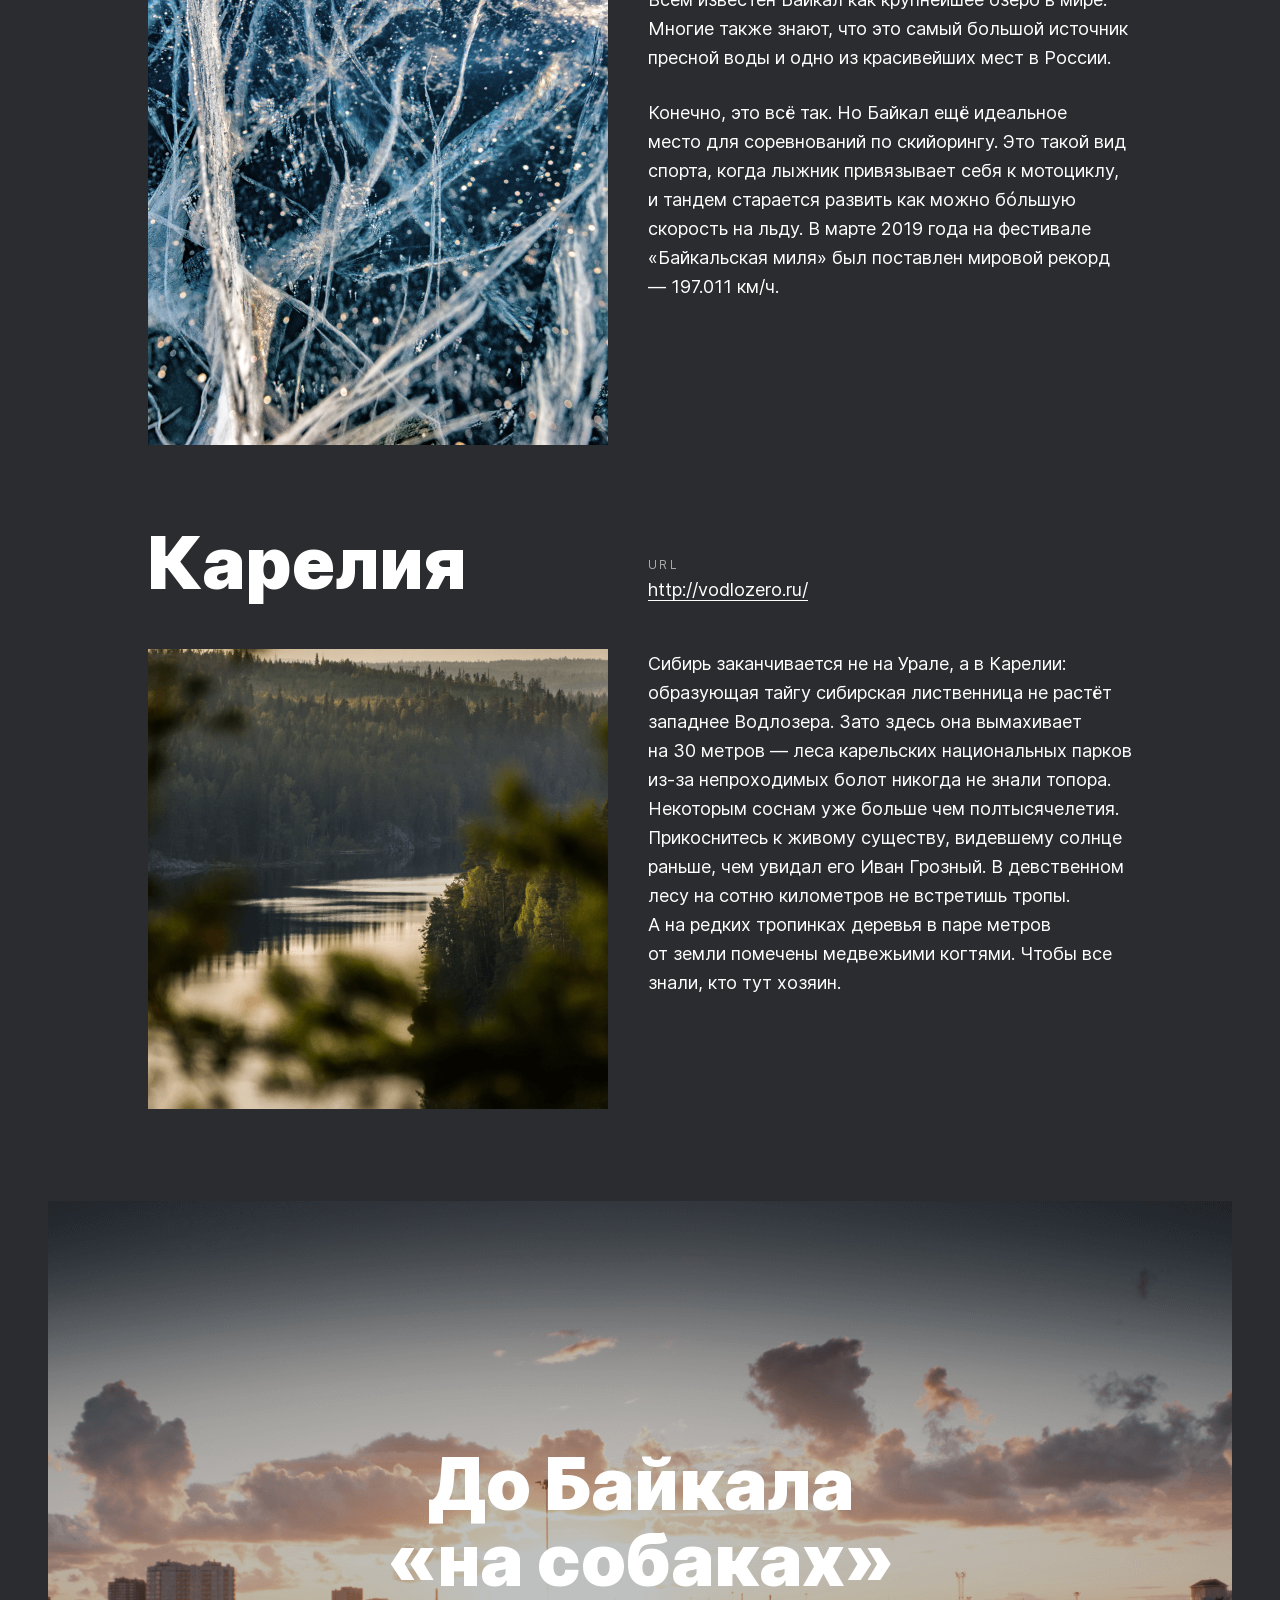
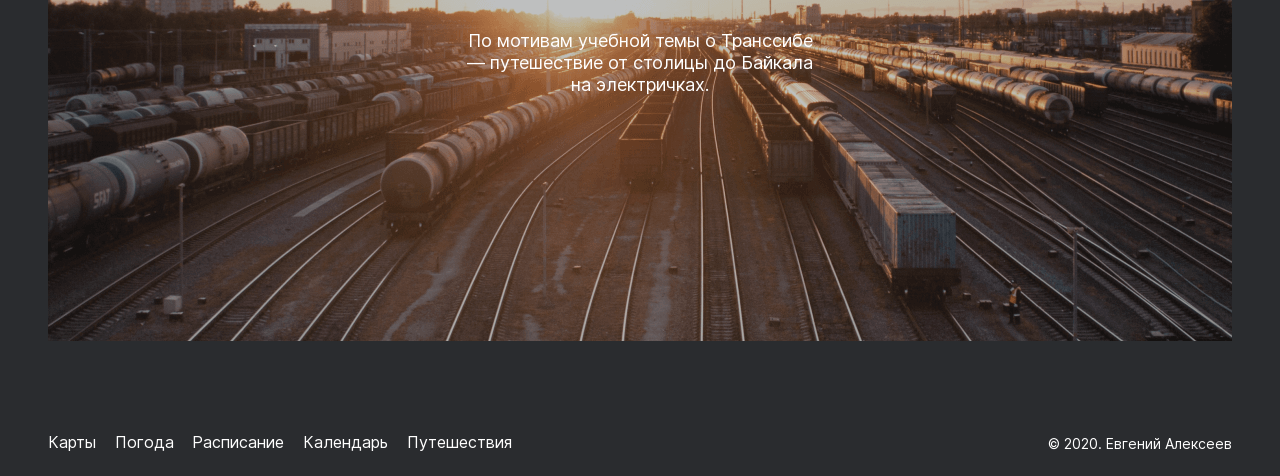
==== commit 41c31947: "3rd check commit" ====
--- a/index.html
+++ b/index.html
@@ -5,7 +5,7 @@
 		<meta name="viewport" content="width=device-width, initial-scale=1.0">
 		<meta name="author" content="Евгений Алексеев">
 		<link rel="stylesheet" href="./pages/index.css" type="text/css">
-		<link href="./images/favicon.png" rel="shortcut icon" type="image/x-icon">
+		<link href="./images/favicon.jpg" rel="shortcut icon" type="image/x-icon">
 		<meta name="author" content="Евгений Алексеев">
  		<title>Путешествия по России</title>
 	</head>
@@ -22,7 +22,7 @@
 			<h1 class="lead__title">Путешествия по России</h1>
 			<p class="lead__subtitle">Настоящая страна не в выпусках новостей, а здесь.</p>
 			<figure class="lead__figure">
-				<img class="lead__image" src="./images/lead__image.png" alt="девушка на нижней полке плацкарта">
+				<img class="lead__image" src="./images/lead__image.jpg" alt="девушка на нижней полке плацкарта">
 				<figcaption class="lead__caption">ваша полка — верхняя</figcaption>
 			</figure>
 		</section>
@@ -40,27 +40,27 @@
 			</ul>
 		</section>
 		<section class="photo-grid" aria-label="Пейзажи России">
-			<img src="./images/train.png" alt="вид на море из окна поезда" class="photo-grid__item">
-			<img src="./images/atharva-tulsi.png" alt="красивый вид на облака в горах" class="photo-grid__item">
-			<img src="./images/tuman.png" alt="поле, сено закат туман" class="photo-grid__item">
-			<img src="./images/sochi.png" alt="туман и лес. вид сверху" class="photo-grid__item">
-			<img src="./images/arisa.png" alt="машина на трескающемся льду" class="photo-grid__item">
-			<img src="./images/baikal.png" alt="берег байкала" class="photo-grid__item">
-			<img src="./images/elbrus.png" alt="гора Эльбрус" class="photo-grid__item">
-			<img src="./images/kondratiev.png" alt="знак пешеходного перехода" class="photo-grid__item">
-			<img src="./images/kamchatka-1.png" alt="горы камчатки и туман" class="photo-grid__item">
-			<img src="./images/kamchatka-2.png" alt="вулкан крестовский на камчатке" class="photo-grid__item">
-			<img src="./images/baikal-2.png" alt="скала и Байкал зимой" class="photo-grid__item">
-			<img src="./images/ergaki.png" alt="горный хребет в" class="photo-grid__item">
+			<img src="./images/train.jpg" alt="вид на море из окна поезда" class="photo-grid__item">
+			<img src="./images/atharva-tulsi.jpg" alt="красивый вид на облака в горах" class="photo-grid__item">
+			<img src="./images/tuman.jpg" alt="поле, сено закат туман" class="photo-grid__item">
+			<img src="./images/sochi.jpg" alt="туман и лес. вид сверху" class="photo-grid__item">
+			<img src="./images/arisa.jpg" alt="машина на трескающемся льду" class="photo-grid__item">
+			<img src="./images/baikal.jpg" alt="берег байкала" class="photo-grid__item">
+			<img src="./images/elbrus.jpg" alt="гора Эльбрус" class="photo-grid__item">
+			<img src="./images/kondratiev.jpg" alt="знак пешеходного перехода" class="photo-grid__item">
+			<img src="./images/kamchatka-1.jpg" alt="горы камчатки и туман" class="photo-grid__item">
+			<img src="./images/kamchatka-2.jpg" alt="вулкан крестовский на камчатке" class="photo-grid__item">
+			<img src="./images/baikal-2.jpg" alt="скала и Байкал зимой" class="photo-grid__item">
+			<img src="./images/ergaki.jpg" alt="горный хребет в" class="photo-grid__item">
 		</section>
 		<section class="places" aria-label="Красивые места, национальные парки и заповедники">
 			<article class="place">
 				<h2 class="place__title">Куршская коса</h2>
 				<div class="place__website">
-					<h3 class="place__url-heading">URL</h3>
+					<h3 class="place__url-heading">url</h3>
 					<a href="http://park-kosa.ru" class="place__link" target="_blank">park-kosa.ru</a>
 				</div>
-				<img src="./images/kurshskaja-kosa.png" alt="торчащие из воды камни и красивое небо" class="place__image">
+				<img src="./images/kurshskaja-kosa.jpg" alt="торчащие из воды камни и красивое небо" class="place__image">
 				<div class="place__main-text">
 					<p class="place__paragraph">Здесь, посреди лесов и песчаных дюн, вы сможете увидеть два водных горизонта — спокойного Куршского залива с одной стороны и подёрнутого рябью волн Балтийского моря с другой. Уникальная природная зона на краю российского анклава.</p>
 					<p class="place__paragraph">На этом Калининградская область не заканчивается. Для&nbsp;путешественника и исследователя там же по соседству — самая западная точка России, Балтийская коса, — и немецкое наследие россыпи небольших приморских городов. Атмосфера здешних мест исключает суету, окуная в спокойствие природы и запах стального, прохладного моря.</p>
@@ -69,10 +69,10 @@
 			<article class="place">
 				<h2 class="place__title">Кольский</h2>
 				<div class="place__website">
-					<h3 class="place__url-heading">URL</h3>
+					<h3 class="place__url-heading">url</h3>
 					<a href="https://yourshot.nationalgeographic.com/photos/?keywords=kolskiy" class="place__link" target="_blank">National Geographic</a>
 				</div>
-				<img src="./images/kolski.png" alt="заснеженные горы" class="place__image">
+				<img src="./images/kolski.jpg" alt="заснеженные горы" class="place__image">
 				<div class="place__main-text">
 					<p class="place__paragraph">Почти весь полуостров находится за Полярным кругом. Саамская тундра, от которой на юг —
 					тайга, а на север — Ледовитый океан, прикидывающийся Баренцевым морем.</p>
@@ -83,10 +83,10 @@
 			<article class="place">
 				<h2 class="place__title">Алтай</h2>
 				<div class="place__website">
-					<h3 class="place__url-heading">URL</h3>
+					<h3 class="place__url-heading">url</h3>
 					<a href="https://www.facebook.com/vera.bashmakova/posts/10156011613718822" class="place__link" target="_blank">Facebook</a>
 				</div>
-				<img src="./images/altai.png" alt="ноутбук на веранде на фоне леса" class="place__image">
+				<img src="./images/altai.jpg" alt="ноутбук на веранде на фоне леса" class="place__image">
 				<div class="place__main-text">
 					<p class="place__paragraph">Алтай — одно из красивейших мест в России.
 					В первую очередь из-за гор: если ехать вдоль хребта, вы увидите склоны, усыпанные соснами, горные реки и озёра. А если вы откроете в автомобиле окна, сможете познакомиться с невидимым чудом здешних мест — горным воздухом.</p>
@@ -96,10 +96,10 @@
 			<article class="place">
 				<h2 class="place__title">Зимний Байкал</h2>
 				<div class="place__website">
-					<h3 class="place__url-heading">URL</h3>
+					<h3 class="place__url-heading">url</h3>
 					<a href="https://vk.com/baikalmile" class="place__link" target="_blank">https://vk.com/baikalmile</a>
 				</div>
-				<img src="./images/winter-baikal.png" alt="узоры на поверхности льда Байкала" class="place__image">
+				<img src="./images/winter-baikal.jpg" alt="узоры на поверхности льда Байкала" class="place__image">
 				<div class="place__main-text">
 					<p class="place__paragraph">Всем известен Байкал как крупнейшее озеро
 					в мире. Многие также знают, что это самый большой источник пресной воды и одно из красивейших мест в России.</p>
@@ -110,24 +110,20 @@
 			<article class="place">
 				<h2 class="place__title">Карелия</h2>
 				<div class="place__website">
-					<h3 class="place__url-heading">URL</h3>
+					<h3 class="place__url-heading">url</h3>
 					<a href="http://vodlozero.ru/" class="place__link" target="_blank">http://vodlozero.ru/</a>
 				</div>
-				<img src="./images/karelia.png" alt="зеленые деревья на берегу реки" class="place__image">
+				<img src="./images/karelia.jpg" alt="зеленые деревья на берегу реки" class="place__image">
 				<div class="place__main-text">
-					<p class="place__paragraph">Сибирь заканчивается не на Урале, а в Карелии: образующая тайгу сибирская лиственница не растёт западнее Водлозера. Зато здесь она вымахивает на 30 метров — леса карельских национальных парков из-за непроходимых болот никогда не знали топора. Некоторым соснам уже больше чем полтысячелетия. Прикоснитесь к живому существу, видевшему солнце раньше, чем увидал его Иван Грозный.
-					В девственном лесу на сотню километров не встретишь тропы. А на редких тропинках деревья
-					в паре метров от земли помечены медвежьими когтями. Чтобы все знали, кто тут хозяин.</p>
+					<p class="place__paragraph">Сибирь заканчивается не&nbsp;на&nbsp;Урале, а&nbsp;в&nbsp;Карелии: образующая тайгу сибирская лиственница не&nbsp;растёт западнее Водлозера. Зато здесь она вымахивает на&nbsp;30&nbsp;метров&nbsp;&mdash; леса карельских национальных парков из-за непроходимых болот никогда не&nbsp;знали топора. Некоторым соснам уже больше чем полтысячелетия. Прикоснитесь к&nbsp;живому существу, видевшему солнце раньше, чем увидал его Иван Грозный. В&nbsp;девственном лесу на&nbsp;сотню километров не&nbsp;встретишь тропы. А&nbsp;на&nbsp;редких тропинках деревья в&nbsp;паре метров от&nbsp;земли помечены медвежьими когтями. Чтобы все знали, кто тут хозяин.</p>
 				</div>
 			</article>
 			<!-- испозвал в параграфах &nbsp; токо для того чтобы быть максимально близко к макету, я пониаю что если заменят текст то всё они пропадут, я конечно проверил как они (&nbsз) повлияли на другме разрешения, не критично, лишных смещений нет -->
 		</section>
 		<section class="cover">
 			<a target="_blank" href="https://stampsy.com/na-elektrichkakh-do-baikala" title="До Байкала на собаках" class="cover__overlay">
-				<div class="cover__content">
-					<h2 class="cover__title">До Байкала «на&nbsp;собаках»</h2>
-					<p class="cover__subtitle">По мотивам учебной темы о&nbsp;Транссибе — путешествие от столицы до Байкала на электричках.</p>
-				</div>
+				<h2 class="cover__title">До Байкала «на&nbsp;собаках»</h2>
+				<p class="cover__subtitle">По мотивам учебной темы о&nbsp;Транссибе — путешествие от столицы до Байкала на электричках.</p>
 			</a>
 		</section>
 	</main>
--- a/pages/index.css
+++ b/pages/index.css
@@ -38,7 +38,6 @@
 /* cover */
 @import url("../blocks/cover/cover.css");
 @import url("../blocks/cover/__overlay/cover__overlay.css");
-@import url("../blocks/cover/__content/cover__content.css");
 @import url("../blocks/cover/__title/cover__title.css");
 @import url("../blocks/cover/__subtitle/cover__subtitle.css");
 /* footer */
@@ -46,9 +45,4 @@
 @import url("../blocks/footer/__list/footer__list.css");
 @import url("../blocks/footer/__list-item/footer__list-item.css");
 @import url("../blocks/footer/__link/footer__link.css");
-@import url("../blocks/footer/__copyright/footer__copyright.css");
-
-/* Исправил что понял и смог, проверял в других браузерах порблем не выявил
-Всё что "подробнее" и неже исправил 
-переименовал cover__link в cover__overlay
-и ещё несколько изменений*/+@import url("../blocks/footer/__copyright/footer__copyright.css");
